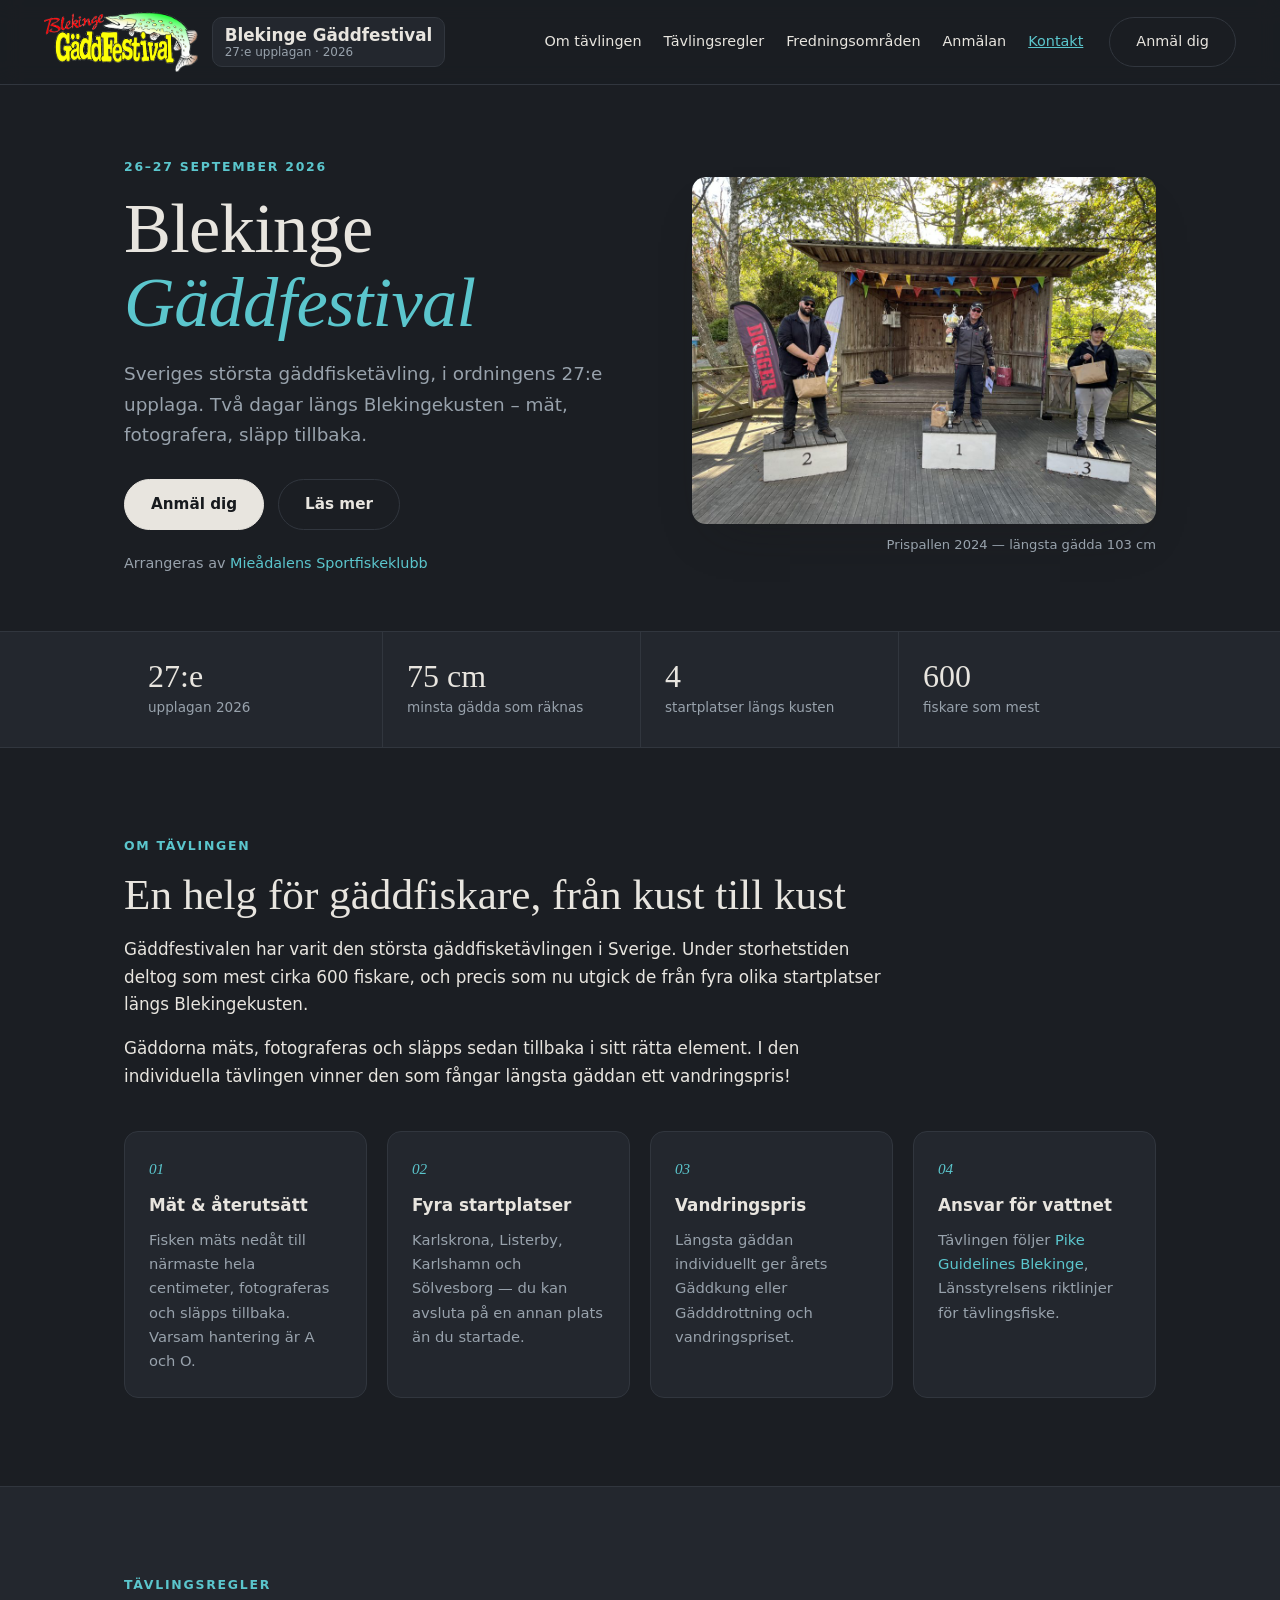
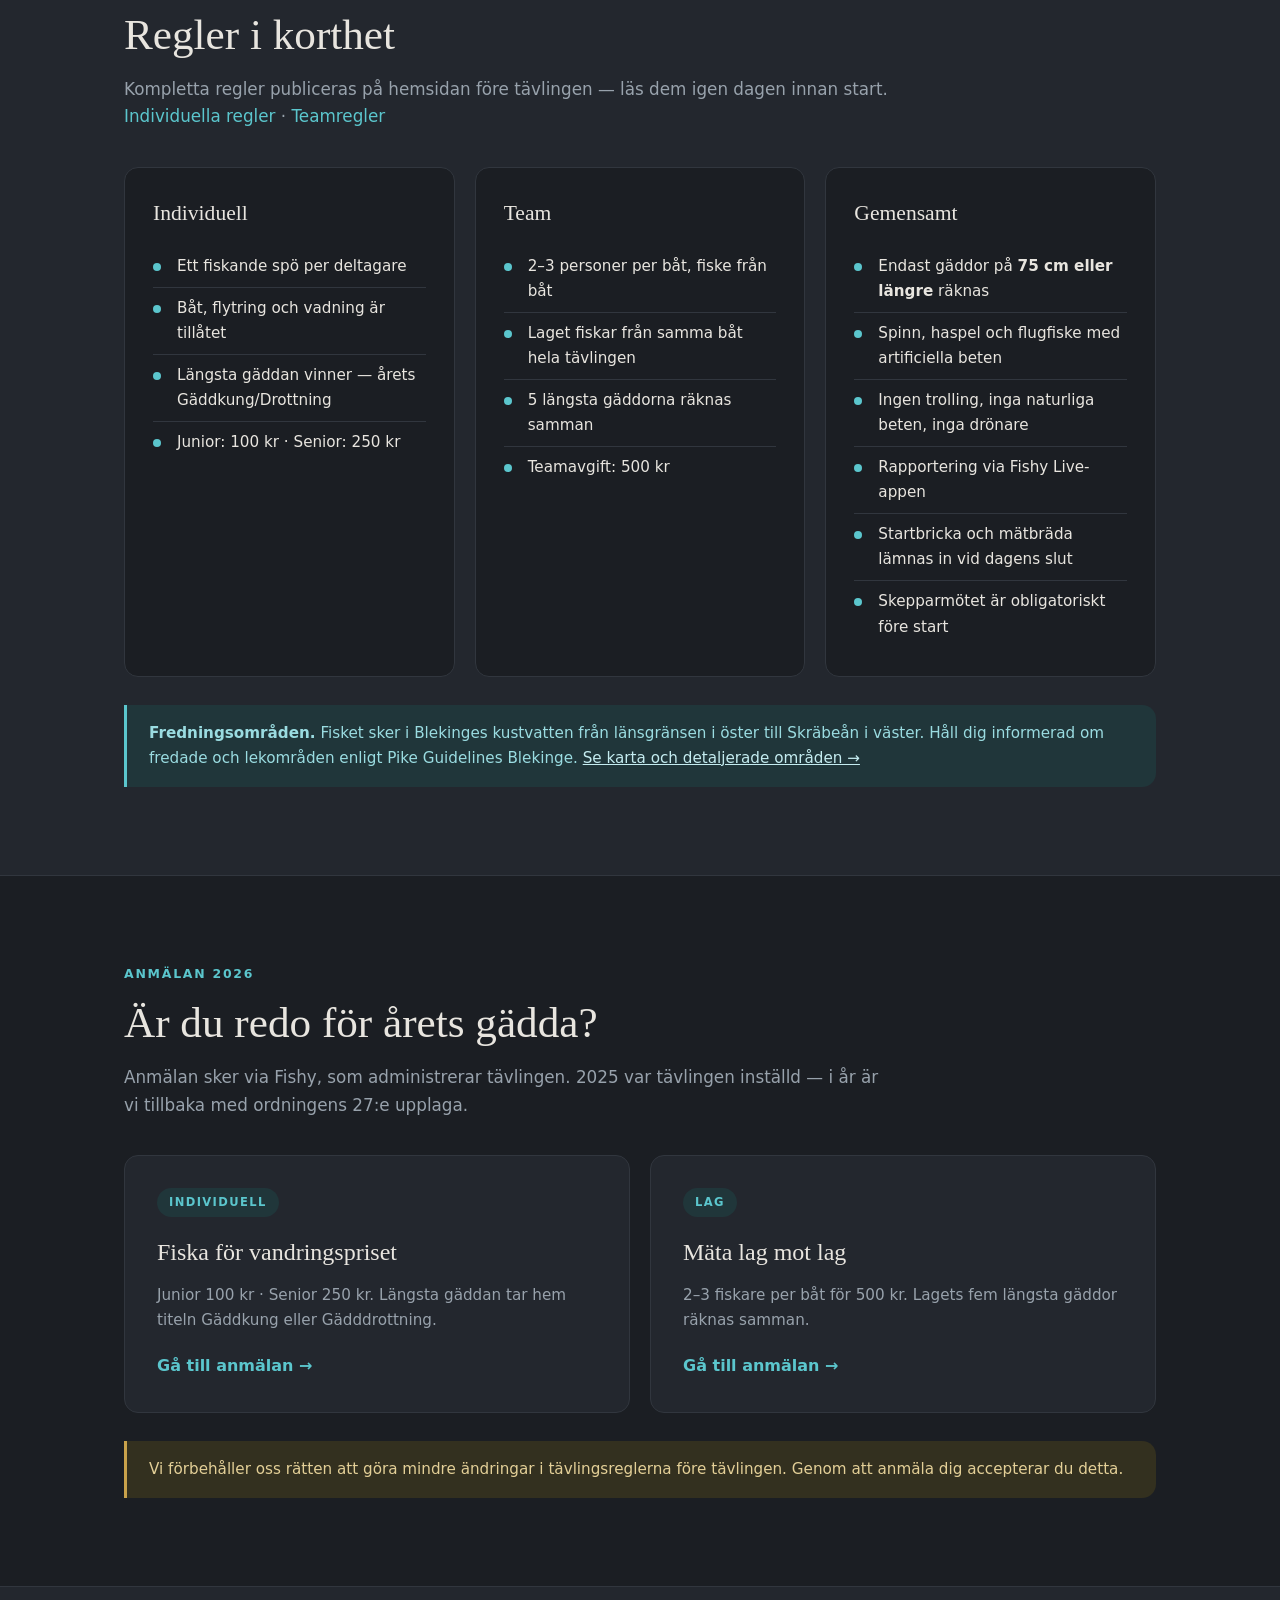
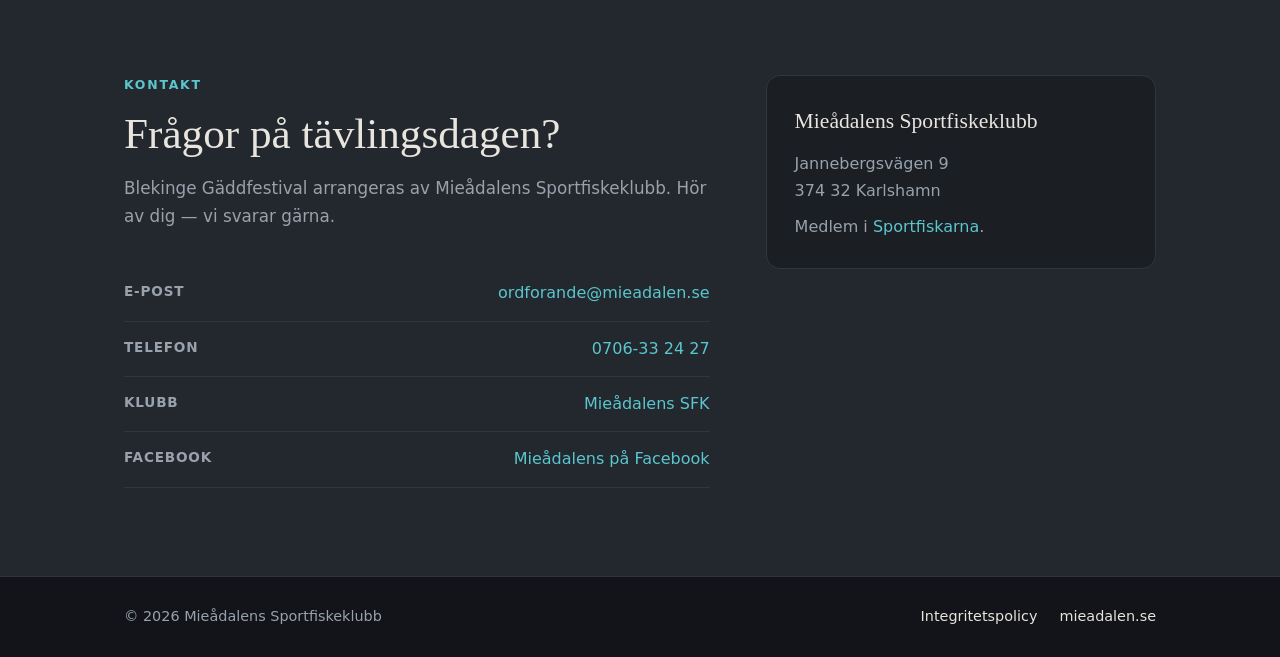
==== index.html @ 3e1cd641 "Add styled rule, policy and fredningsområden pages; repoint links from old site" ====
<!doctype html>
<html lang="sv">

<head>
  <meta charset="utf-8">
  <meta name="viewport" content="width=device-width, initial-scale=1">
  <title>Blekinge Gäddfestival 2026 – Mieådalens Sportfiskeklubb</title>
  <meta name="description"
    content="Sveriges största gäddfisketävling. 26–27 september 2026 längs Blekingekusten. Arrangeras av Mieådalens Sportfiskeklubb.">
  <link rel="stylesheet" href="css/styles.css">
  <link rel="icon" type="image/png" href="img/gaeddfestival.png">
</head>

<body>

  <header class="site-header" id="top">
    <div class="container header-inner">
      <a class="brand" href="#top">
        <img src="img/gaeddfestival.png" alt="Blekinge Gäddfestival" class="logo">
        <span class="brand-text">Blekinge Gäddfestival<small>27:e upplagan · 2026</small></span>
      </a>
      <nav class="nav" id="nav">
        <a href="#om">Om tävlingen</a>
        <a href="#regler">Tävlingsregler</a>
        <a href="fredningsomraden.html">Fredningsområden</a>
        <a href="#anmalan">Anmälan</a>
        <a href="#kontakt">Kontakt</a>
        <a href="#anmalan" class="btn btn-ghost">Anmäl dig</a>
      </nav>
      <button class="nav-toggle" id="nav-toggle" aria-label="Meny" aria-expanded="false" aria-controls="nav">
        <span></span><span></span><span></span>
      </button>
    </div>
  </header>

  <main>

    <!-- HERO -->
    <section class="hero">
      <div class="container hero-grid">
        <div class="hero-copy">
          <p class="eyebrow">26–27 september 2026</p>
          <h1>Blekinge <em>Gäddfestival</em></h1>
          <p class="lede">
            Sveriges största gäddfisketävling, i ordningens 27:e upplaga.
            Två dagar längs Blekingekusten – mät, fotografera, släpp tillbaka.
          </p>
          <div class="hero-actions">
            <a href="#anmalan" class="btn">Anmäl dig</a>
            <a href="#om" class="btn btn-ghost">Läs mer</a>
          </div>
          <p class="hero-note">Arrangeras av <a href="https://www.mieadalen.se" target="_blank"
              rel="noopener">Mieådalens Sportfiskeklubb</a></p>
        </div>
        <figure class="hero-figure">
          <img src="img/hero-individuellt.jpg" alt="Vinnarna av Blekinge Gäddfestival 2024">
          <figcaption>Prispallen 2024 — längsta gädda 103 cm</figcaption>
        </figure>
      </div>
    </section>

    <!-- STATS -->
    <section class="stats" aria-label="Snabbfakta">
      <div class="container stats-grid">
        <div class="stat">
          <span class="stat-num">27:e</span>
          <span class="stat-label">upplagan 2026</span>
        </div>
        <div class="stat">
          <span class="stat-num">75 cm</span>
          <span class="stat-label">minsta gädda som räknas</span>
        </div>
        <div class="stat">
          <span class="stat-num">4</span>
          <span class="stat-label">startplatser längs kusten</span>
        </div>
        <div class="stat">
          <span class="stat-num">600</span>
          <span class="stat-label">fiskare som mest</span>
        </div>
      </div>
    </section>

    <!-- OM TÄVLINGEN -->
    <section class="section reveal" id="om">
      <div class="container">
        <p class="eyebrow">Om tävlingen</p>
        <h2>En helg för gäddfiskare, från kust till kust</h2>
        <div class="prose">
          <p>
            Gäddfestivalen har varit den största gäddfisketävlingen i Sverige. Under storhetstiden
            deltog som mest cirka 600 fiskare, och precis som nu utgick de från fyra olika
            startplatser längs Blekingekusten.
          </p>
          <p>
            Gäddorna mäts, fotograferas och släpps sedan tillbaka i sitt rätta element.
            I den individuella tävlingen vinner den som fångar längsta gäddan ett vandringspris!
          </p>
        </div>
        <div class="feature-grid">
          <article class="feature">
            <span class="feature-num">01</span>
            <h3>Mät &amp; återutsätt</h3>
            <p>Fisken mäts nedåt till närmaste hela centimeter, fotograferas och släpps tillbaka. Varsam hantering är A
              och O.</p>
          </article>
          <article class="feature">
            <span class="feature-num">02</span>
            <h3>Fyra startplatser</h3>
            <p>Karlskrona, Listerby, Karlshamn och Sölvesborg — du kan avsluta på en annan plats än du startade.</p>
          </article>
          <article class="feature">
            <span class="feature-num">03</span>
            <h3>Vandringspris</h3>
            <p>Längsta gäddan individuellt ger årets Gäddkung eller Gädddrottning och vandringspriset.</p>
          </article>
          <article class="feature">
            <span class="feature-num">04</span>
            <h3>Ansvar för vattnet</h3>
            <p>Tävlingen följer <a href="https://www.lansstyrelsen.se/blekinge/privat/jakt-och-fiske/fiske.html"
                target="_blank" rel="noopener">Pike Guidelines Blekinge</a>, Länsstyrelsens riktlinjer för
              tävlingsfiske.</p>
          </article>
        </div>
      </div>
    </section>

    <!-- TÄVLINGSREGLER -->
    <section class="section section-alt reveal" id="regler">
      <div class="container">
        <p class="eyebrow">Tävlingsregler</p>
        <h2>Regler i korthet</h2>
        <p class="section-intro">
          Kompletta regler publiceras på hemsidan före tävlingen — läs dem igen dagen innan start.
          <a href="invirules.html">Individuella regler</a>
          ·
          <a href="teamrules.html">Teamregler</a>
        </p>

        <div class="rule-grid">
          <article class="rule-card">
            <h3>Individuell</h3>
            <ul>
              <li>Ett fiskande spö per deltagare</li>
              <li>Båt, flytring och vadning är tillåtet</li>
              <li>Längsta gäddan vinner — årets Gäddkung/Drottning</li>
              <li>Junior: 100 kr · Senior: 250 kr</li>
            </ul>
          </article>
          <article class="rule-card">
            <h3>Team</h3>
            <ul>
              <li>2–3 personer per båt, fiske från båt</li>
              <li>Laget fiskar från samma båt hela tävlingen</li>
              <li>5 längsta gäddorna räknas samman</li>
              <li>Teamavgift: 500 kr</li>
            </ul>
          </article>
          <article class="rule-card rule-card-wide">
            <h3>Gemensamt</h3>
            <ul>
              <li>Endast gäddor på <strong>75 cm eller längre</strong> räknas</li>
              <li>Spinn, haspel och flugfiske med artificiella beten</li>
              <li>Ingen trolling, inga naturliga beten, inga drönare</li>
              <li>Rapportering via Fishy Live-appen</li>
              <li>Startbricka och mätbräda lämnas in vid dagens slut</li>
              <li>Skepparmötet är obligatoriskt före start</li>
            </ul>
          </article>
        </div>

        <aside class="note">
          <strong>Fredningsområden.</strong> Fisket sker i Blekinges kustvatten från länsgränsen i öster till Skräbeån i
          väster.
          Håll dig informerad om fredade och lekområden enligt Pike Guidelines Blekinge.
          <a href="fredningsomraden.html">Se karta och detaljerade områden →</a>
        </aside>
      </div>
    </section>

    <!-- ANMÄLAN -->
    <section class="section reveal" id="anmalan">
      <div class="container">
        <p class="eyebrow">Anmälan 2026</p>
        <h2>Är du redo för årets gädda?</h2>
        <p class="section-intro">
          Anmälan sker via Fishy, som administrerar tävlingen. 2025 var tävlingen inställd —
          i år är vi tillbaka med ordningens 27:e upplaga.
        </p>
        <div class="signup-grid">
          <a class="signup-card" href="https://www.fishy.nu/contest/425/blekinge-gaddfestival-individuell/"
            target="_blank" rel="noopener">
            <span class="signup-tag">Individuell</span>
            <h3>Fiska för vandringspriset</h3>
            <p>Junior 100 kr · Senior 250 kr. Längsta gäddan tar hem titeln Gäddkung eller Gädddrottning.</p>
            <span class="link-arrow">Gå till anmälan →</span>
          </a>
          <a class="signup-card" href="https://www.fishy.nu/contest/424/blekinge-gaddfestival-lag/" target="_blank"
            rel="noopener">
            <span class="signup-tag">Lag</span>
            <h3>Mäta lag mot lag</h3>
            <p>2–3 fiskare per båt för 500 kr. Lagets fem längsta gäddor räknas samman.</p>
            <span class="link-arrow">Gå till anmälan →</span>
          </a>
        </div>
        <aside class="note note-accent">
          Vi förbehåller oss rätten att göra mindre ändringar i tävlingsreglerna före tävlingen.
          Genom att anmäla dig accepterar du detta.
        </aside>
      </div>
    </section>

    <!-- KONTAKT -->
    <section class="section section-alt reveal" id="kontakt">
      <div class="container contact-grid">
        <div>
          <p class="eyebrow">Kontakt</p>
          <h2>Frågor på tävlingsdagen?</h2>
          <p class="section-intro">
            Blekinge Gäddfestival arrangeras av Mieådalens Sportfiskeklubb.
            Hör av dig — vi svarar gärna.
          </p>
          <ul class="contact-list">
            <li>
              <span class="contact-label">E-post</span>
              <a href="mailto:ordforande@mieadalen.se">ordforande@mieadalen.se</a>
            </li>
            <li>
              <span class="contact-label">Telefon</span>
              <a href="tel:0706332427">0706-33 24 27</a>
            </li>
            <li>
              <span class="contact-label">Klubb</span>
              <a href="https://www.mieadalen.se" target="_blank" rel="noopener">Mieådalens SFK</a>
            </li>
            <li>
              <span class="contact-label">Facebook</span>
              <a href="https://www.facebook.com/mieadalens" target="_blank" rel="noopener">Mieådalens på Facebook</a>
            </li>
          </ul>
        </div>
        <div class="contact-card">
          <h3>Mieådalens Sportfiskeklubb</h3>
          <p>Jannebergsvägen 9<br>374 32 Karlshamn</p>
          <p>Medlem i <a href="https://www.sportfiskarna.se" target="_blank" rel="noopener">Sportfiskarna</a>.</p>
        </div>
      </div>
    </section>

  </main>

  <footer class="site-footer">
    <div class="container footer-inner">
      <p>© 2026 Mieådalens Sportfiskeklubb</p>
      <p class="footer-links">
        <a href="policy.html">Integritetspolicy</a>
        <a href="https://www.mieadalen.se" target="_blank" rel="noopener">mieadalen.se</a>
      </p>
    </div>
  </footer>

  <script src="js/site.js"></script>
</body>

</html>
---- css/styles.css ----
:root {
  --bg: #1b1e23;
  --surface: #23272e;
  --ink: #e8e5df;
  --muted: #98a2ac;
  --line: #31363e;
  --accent: #5bc6cd;
  --accent-dark: #3fa0a6;
  --accent-soft: #20363a;
  --serif: Georgia, "Iowan Old Style", "Times New Roman", serif;
  --sans: system-ui, -apple-system, "Segoe UI", Roboto, sans-serif;
  --radius: 14px;
}

* {
  box-sizing: border-box;
}

html {
  scroll-behavior: smooth;
}

body {
  margin: 0;
  font-family: var(--sans);
  color: var(--ink);
  background: var(--bg);
  line-height: 1.65;
  -webkit-font-smoothing: antialiased;
}

img {
  max-width: 100%;
  display: block;
}

a {
  color: var(--accent);
  text-decoration: none;
}

a:hover {
  text-decoration: underline;
}

.container {
  max-width: 1080px;
  margin: 0 auto;
  padding: 0 24px;
}

/* ---------- Header ---------- */

.site-header {
  position: sticky;
  top: 0;
  z-index: 50;
  background: rgba(27, 30, 35, 0.85);
  backdrop-filter: blur(10px);
  border-bottom: 1px solid var(--line);
}

.site-header .container {
  max-width: 1240px;
}

.header-inner {
  display: flex;
  align-items: center;
  justify-content: space-between;
  gap: 24px;
  padding-top: 12px;
  padding-bottom: 12px;
}

.brand {
  display: flex;
  align-items: center;
  gap: 14px;
  color: var(--ink);
  min-width: 0;
}

.brand:hover {
  text-decoration: none;
}

.logo {
  height: 60px;
  width: auto;
  flex-shrink: 0;
}

.brand-text {
  font-weight: 700;
  font-size: 1.05rem;
  line-height: 1.2;
  white-space: nowrap;
  border: 1px solid var(--line);
  border-radius: 10px;
  background: var(--surface);
  padding: 7px 12px;
}

.brand-text small {
  display: block;
  font-weight: 400;
  font-size: 0.75rem;
  color: var(--muted);
}

.nav {
  display: flex;
  align-items: center;
  gap: 22px;
}

.nav a {
  color: var(--ink);
  font-size: 0.9rem;
  font-weight: 500;
  white-space: nowrap;
}

.nav a:hover {
  color: var(--accent);
  text-decoration: none;
}

.nav .btn-ghost {
  margin-left: 4px;
}

.nav-toggle {
  display: none;
  flex-direction: column;
  justify-content: center;
  gap: 5px;
  width: 42px;
  height: 42px;
  padding: 10px;
  background: none;
  border: 1px solid var(--line);
  border-radius: 10px;
  cursor: pointer;
}

.nav-toggle span {
  display: block;
  height: 2px;
  background: var(--ink);
  border-radius: 2px;
  transition: transform 0.2s ease, opacity 0.2s ease;
}

.nav-toggle[aria-expanded="true"] span:nth-child(1) {
  transform: translateY(7px) rotate(45deg);
}

.nav-toggle[aria-expanded="true"] span:nth-child(2) {
  opacity: 0;
}

.nav-toggle[aria-expanded="true"] span:nth-child(3) {
  transform: translateY(-7px) rotate(-45deg);
}

/* ---------- Buttons ---------- */

.btn {
  display: inline-block;
  background: #e8e5df;
  color: #171a1e;
  border: 1px solid #e8e5df;
  border-radius: 999px;
  padding: 12px 26px;
  font-size: 0.95rem;
  font-weight: 600;
  cursor: pointer;
  transition: background 0.2s ease, color 0.2s ease, transform 0.2s ease;
}

.btn:hover {
  background: var(--accent);
  border-color: var(--accent);
  color: #0d2628;
  text-decoration: none;
  transform: translateY(-1px);
}

.btn-ghost {
  background: transparent;
  color: var(--ink);
  border-color: var(--line);
}

.btn-ghost:hover {
  background: var(--ink);
  color: var(--bg);
}

/* ---------- Hero ---------- */

.hero {
  padding: 72px 0 56px;
}

.hero-grid {
  display: grid;
  grid-template-columns: 1.05fr 0.95fr;
  gap: 56px;
  align-items: center;
}

.eyebrow {
  margin: 0 0 14px;
  font-size: 0.78rem;
  font-weight: 700;
  letter-spacing: 0.14em;
  text-transform: uppercase;
  color: var(--accent);
}

.hero h1 {
  margin: 0 0 20px;
  font-family: var(--serif);
  font-weight: 400;
  font-size: clamp(2.6rem, 6vw, 4.4rem);
  line-height: 1.05;
  letter-spacing: -0.01em;
}

.hero h1 em {
  font-style: italic;
  color: var(--accent);
}

.lede {
  margin: 0 0 28px;
  font-size: 1.15rem;
  color: var(--muted);
  max-width: 34em;
}

.hero-actions {
  display: flex;
  gap: 14px;
  flex-wrap: wrap;
  margin-bottom: 22px;
}

.hero-note {
  margin: 0;
  font-size: 0.9rem;
  color: var(--muted);
}

.hero-figure {
  margin: 0;
}

.hero-figure img {
  width: 100%;
  aspect-ratio: 4 / 3;
  object-fit: cover;
  border-radius: var(--radius);
  box-shadow: 0 24px 48px -24px rgba(26, 25, 23, 0.35);
}

.hero-figure figcaption {
  margin-top: 10px;
  font-size: 0.82rem;
  color: var(--muted);
  text-align: right;
}

/* ---------- Stats ---------- */

.stats {
  border-top: 1px solid var(--line);
  border-bottom: 1px solid var(--line);
  background: var(--surface);
}

.stats-grid {
  display: grid;
  grid-template-columns: repeat(4, 1fr);
}

.stat {
  padding: 28px 24px;
  border-left: 1px solid var(--line);
  display: flex;
  flex-direction: column;
  gap: 4px;
}

.stat:first-child {
  border-left: none;
}

.stat-num {
  font-family: var(--serif);
  font-size: 2rem;
  line-height: 1;
  color: var(--ink);
}

.stat-label {
  font-size: 0.85rem;
  color: var(--muted);
}

/* ---------- Sections ---------- */

.section {
  padding: 88px 0;
}

.section-alt {
  background: var(--surface);
  border-top: 1px solid var(--line);
  border-bottom: 1px solid var(--line);
}

.section h2 {
  margin: 0 0 16px;
  font-family: var(--serif);
  font-weight: 400;
  font-size: clamp(1.9rem, 4vw, 2.7rem);
  line-height: 1.15;
}

.section-intro {
  margin: 0 0 36px;
  font-size: 1.05rem;
  color: var(--muted);
  max-width: 46em;
}

.prose {
  max-width: 46em;
  color: var(--ink);
  font-size: 1.05rem;
  margin-bottom: 40px;
}

.prose p {
  margin: 0 0 16px;
}

/* ---------- Feature grid ---------- */

.feature-grid {
  display: grid;
  grid-template-columns: repeat(4, 1fr);
  gap: 20px;
}

.feature {
  border: 1px solid var(--line);
  background: var(--surface);
  border-radius: var(--radius);
  padding: 24px;
  transition: transform 0.2s ease, box-shadow 0.2s ease;
}

.feature:hover {
  transform: translateY(-3px);
  box-shadow: 0 16px 32px -20px rgba(26, 25, 23, 0.3);
}

.feature-num {
  font-family: var(--serif);
  font-style: italic;
  color: var(--accent);
  font-size: 0.95rem;
}

.feature h3 {
  margin: 10px 0 8px;
  font-size: 1.05rem;
}

.feature p {
  margin: 0;
  font-size: 0.92rem;
  color: var(--muted);
}

/* ---------- Rules ---------- */

.rule-grid {
  display: grid;
  grid-template-columns: repeat(3, 1fr);
  gap: 20px;
}

.rule-card {
  border: 1px solid var(--line);
  background: var(--bg);
  border-radius: var(--radius);
  padding: 28px;
}

.rule-card h3 {
  margin: 0 0 14px;
  font-family: var(--serif);
  font-weight: 400;
  font-size: 1.35rem;
}

.rule-card ul {
  margin: 0;
  padding: 0;
  list-style: none;
}

.rule-card li {
  padding: 8px 0 8px 24px;
  position: relative;
  font-size: 0.95rem;
  border-bottom: 1px solid var(--line);
}

.rule-card li:last-child {
  border-bottom: none;
}

.rule-card li::before {
  content: "";
  position: absolute;
  left: 0;
  top: 17px;
  width: 8px;
  height: 8px;
  border-radius: 50%;
  background: var(--accent);
}

.rule-card li strong {
  font-weight: 700;
}

/* ---------- Map figure ---------- */

.map-figure {
  margin: 0 0 28px;
  border: 1px solid var(--line);
  border-radius: var(--radius);
  overflow: hidden;
  box-shadow: 0 24px 48px -24px rgba(26, 25, 23, 0.35);
}

.map-figure img {
  width: 100%;
  display: block;
}

.map-figure figcaption {
  padding: 12px 18px;
  font-size: 0.82rem;
  color: var(--muted);
  text-align: right;
  background: var(--surface);
}

/* ---------- Rules document ---------- */

.doc-heading {
  margin: 0 0 14px;
  font-family: var(--serif);
  font-weight: 400;
  font-size: clamp(1.9rem, 4vw, 2.7rem);
  line-height: 1.15;
}

.doc {
  max-width: 46em;
  font-size: 1.02rem;
}

.doc .updated {
  color: var(--muted);
  font-size: 0.85rem;
  font-style: italic;
  margin-bottom: 8px;
}

.doc hr {
  border: none;
  border-top: 1px solid var(--line);
  margin: 28px 0 36px;
}

.doc h2 {
  margin: 44px 0 12px;
  font-family: var(--serif);
  font-weight: 400;
  font-size: 1.7rem;
  line-height: 1.2;
  color: var(--accent);
  border-bottom: 1px solid var(--line);
  padding-bottom: 10px;
}

.doc h3 {
  margin: 26px 0 10px;
  font-size: 1.15rem;
  color: var(--ink);
}

.doc p {
  margin: 0 0 14px;
}

.doc ul {
  margin: 0 0 16px;
  padding-left: 22px;
}

.doc li {
  margin: 0 0 8px;
}

/* ---------- Notes ---------- */

.note {
  margin-top: 28px;
  background: var(--accent-soft);
  border-left: 3px solid var(--accent);
  border-radius: 0 var(--radius) var(--radius) 0;
  padding: 16px 22px;
  font-size: 0.95rem;
  color: #9adce1;
}

.note a {
  color: #c4ecf0;
  text-decoration: underline;
}

.note-accent {
  background: #33301f;
  border-left-color: #c9a24b;
  color: #e3cf97;
}

/* ---------- Signup ---------- */

.signup-grid {
  display: grid;
  grid-template-columns: repeat(2, 1fr);
  gap: 20px;
}

.signup-card {
  display: block;
  border: 1px solid var(--line);
  background: var(--surface);
  border-radius: var(--radius);
  padding: 32px;
  color: var(--ink);
  transition: transform 0.2s ease, box-shadow 0.2s ease, border-color 0.2s ease;
}

.signup-card:hover {
  text-decoration: none;
  border-color: var(--accent);
  transform: translateY(-3px);
  box-shadow: 0 20px 40px -24px rgba(26, 25, 23, 0.35);
}

.signup-tag {
  display: inline-block;
  font-size: 0.72rem;
  font-weight: 700;
  letter-spacing: 0.12em;
  text-transform: uppercase;
  color: var(--accent);
  background: var(--accent-soft);
  border-radius: 999px;
  padding: 5px 12px;
}

.signup-card h3 {
  margin: 16px 0 10px;
  font-family: var(--serif);
  font-weight: 400;
  font-size: 1.5rem;
}

.signup-card p {
  margin: 0 0 20px;
  color: var(--muted);
  font-size: 0.95rem;
}

.link-arrow {
  font-weight: 600;
  color: var(--accent);
}

/* ---------- Contact ---------- */

.contact-grid {
  display: grid;
  grid-template-columns: 1.2fr 0.8fr;
  gap: 56px;
  align-items: start;
}

.contact-list {
  list-style: none;
  margin: 0;
  padding: 0;
}

.contact-list li {
  display: flex;
  justify-content: space-between;
  gap: 20px;
  padding: 14px 0;
  border-bottom: 1px solid var(--line);
}

.contact-label {
  color: var(--muted);
  font-size: 0.85rem;
  font-weight: 600;
  letter-spacing: 0.06em;
  text-transform: uppercase;
}

.contact-card {
  border: 1px solid var(--line);
  background: var(--bg);
  border-radius: var(--radius);
  padding: 28px;
}

.contact-card h3 {
  margin: 0 0 12px;
  font-family: var(--serif);
  font-weight: 400;
  font-size: 1.35rem;
}

.contact-card p {
  margin: 0 0 10px;
  color: var(--muted);
}

.contact-card p:last-child {
  margin-bottom: 0;
}

/* ---------- Footer ---------- */

.site-footer {
  background: #121419;
  color: #98a2ac;
  padding: 28px 0;
}

.footer-inner {
  display: flex;
  align-items: center;
  justify-content: space-between;
  gap: 16px;
  flex-wrap: wrap;
  font-size: 0.9rem;
}

.footer-inner p {
  margin: 0;
}

.footer-links {
  display: flex;
  gap: 22px;
}

.footer-links a {
  color: #e7e3dd;
}

/* ---------- Scroll reveal ---------- */

.reveal {
  opacity: 0;
  transform: translateY(16px);
  transition: opacity 0.6s ease, transform 0.6s ease;
}

.reveal.visible {
  opacity: 1;
  transform: none;
}

@media (prefers-reduced-motion: reduce) {
  html {
    scroll-behavior: auto;
  }

  .reveal {
    opacity: 1;
    transform: none;
    transition: none;
  }
}

/* ---------- Responsive ---------- */

@media (max-width: 1160px) {
  .nav {
    position: absolute;
    top: 100%;
    left: 0;
    right: 0;
    flex-direction: column;
    align-items: stretch;
    gap: 4px;
    background: var(--bg);
    border-bottom: 1px solid var(--line);
    padding: 12px 24px 20px;
    display: none;
    box-shadow: 0 24px 32px -24px rgba(0, 0, 0, 0.5);
  }

  .nav.open {
    display: flex;
  }

  .nav a {
    padding: 10px 0;
    font-size: 1.05rem;
  }

  .nav .btn-ghost {
    margin: 8px 0 0;
    text-align: center;
  }

  .nav-toggle {
    display: flex;
    flex-shrink: 0;
  }
}

@media (max-width: 900px) {
  .hero-grid,
  .contact-grid {
    grid-template-columns: 1fr;
    gap: 36px;
  }

  .feature-grid {
    grid-template-columns: repeat(2, 1fr);
  }

  .rule-grid {
    grid-template-columns: 1fr;
  }

  .stats-grid {
    grid-template-columns: repeat(2, 1fr);
  }

  .stat:nth-child(3) {
    border-left: none;
  }

  .stat:nth-child(1),
  .stat:nth-child(2) {
    border-bottom: 1px solid var(--line);
  }
}

@media (max-width: 640px) {
  .brand-text small {
    display: none;
  }

  .logo {
    height: 46px;
  }

  .brand-text {
    font-size: 0.95rem;
  }

  .header-inner {
    gap: 10px;
  }

  .hero {
    padding: 48px 0 40px;
  }

  .section {
    padding: 64px 0;
  }

  .feature-grid,
  .signup-grid {
    grid-template-columns: 1fr;
  }
}
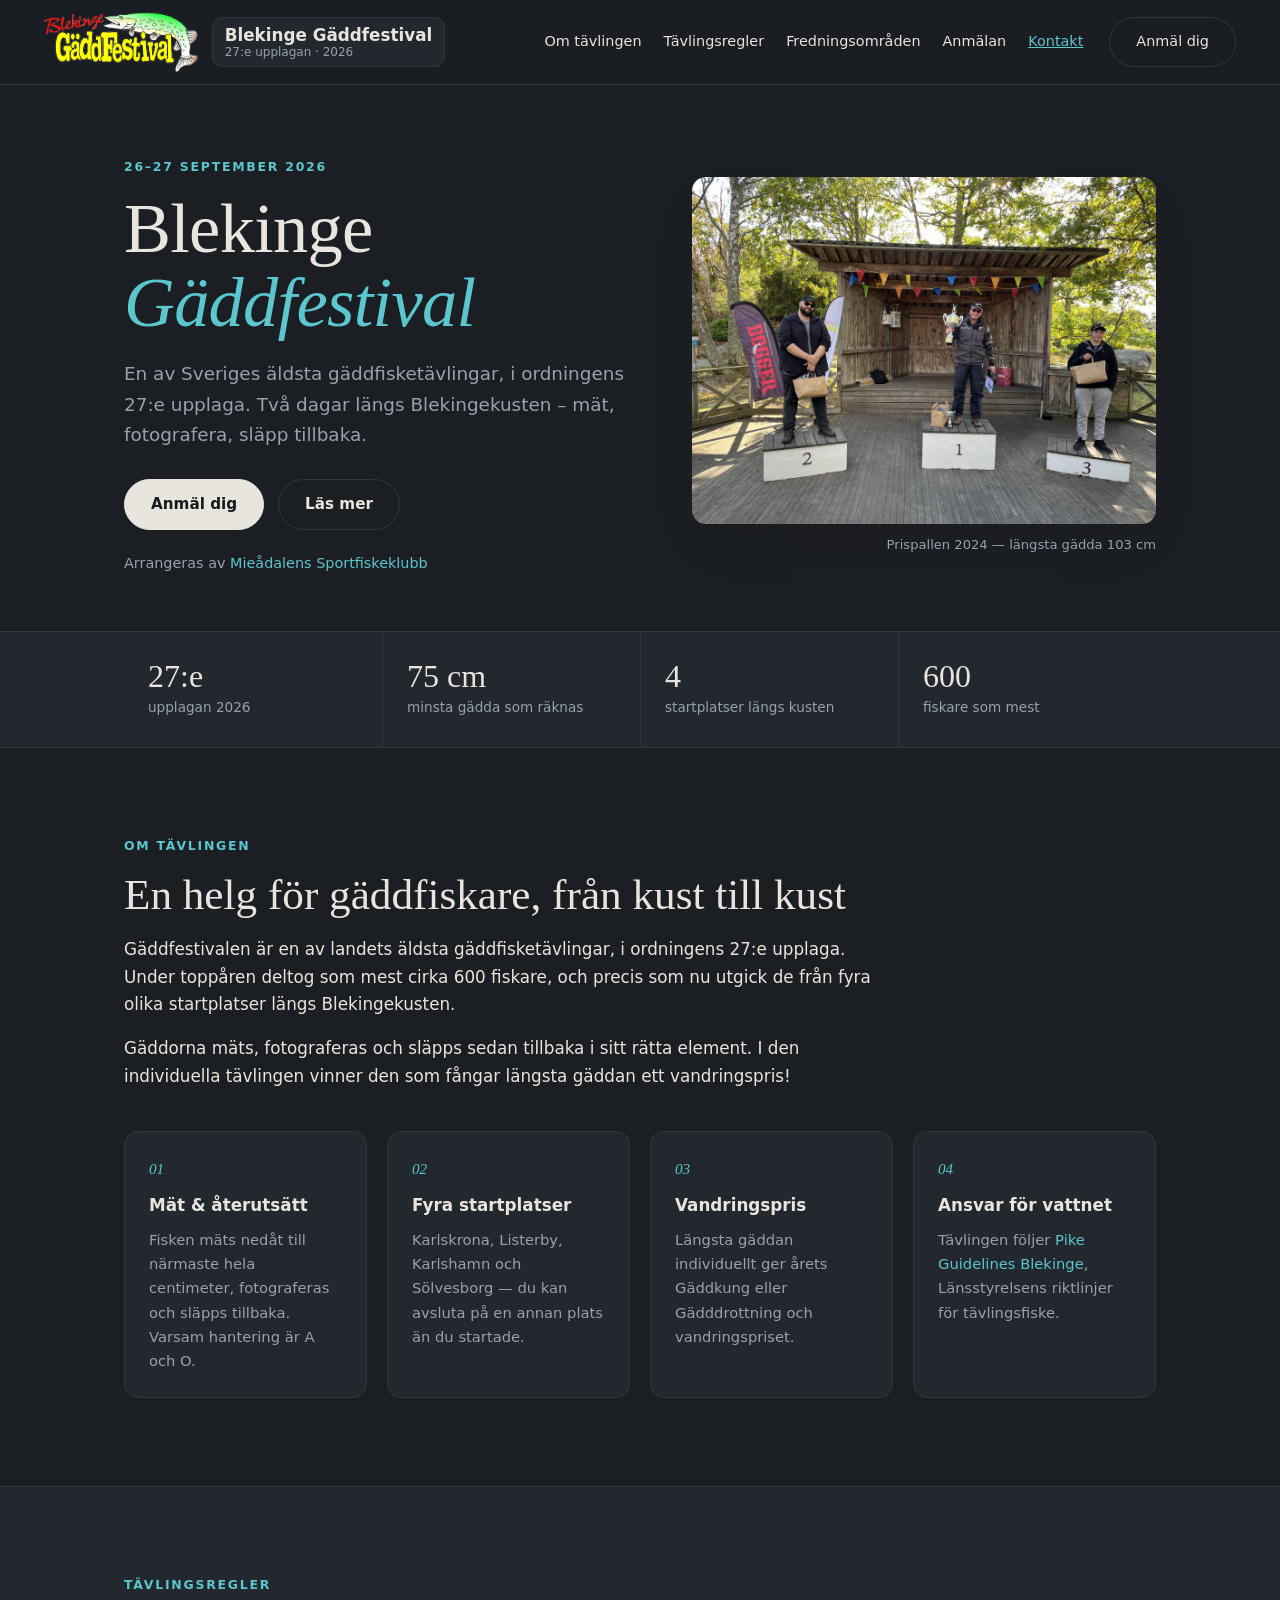
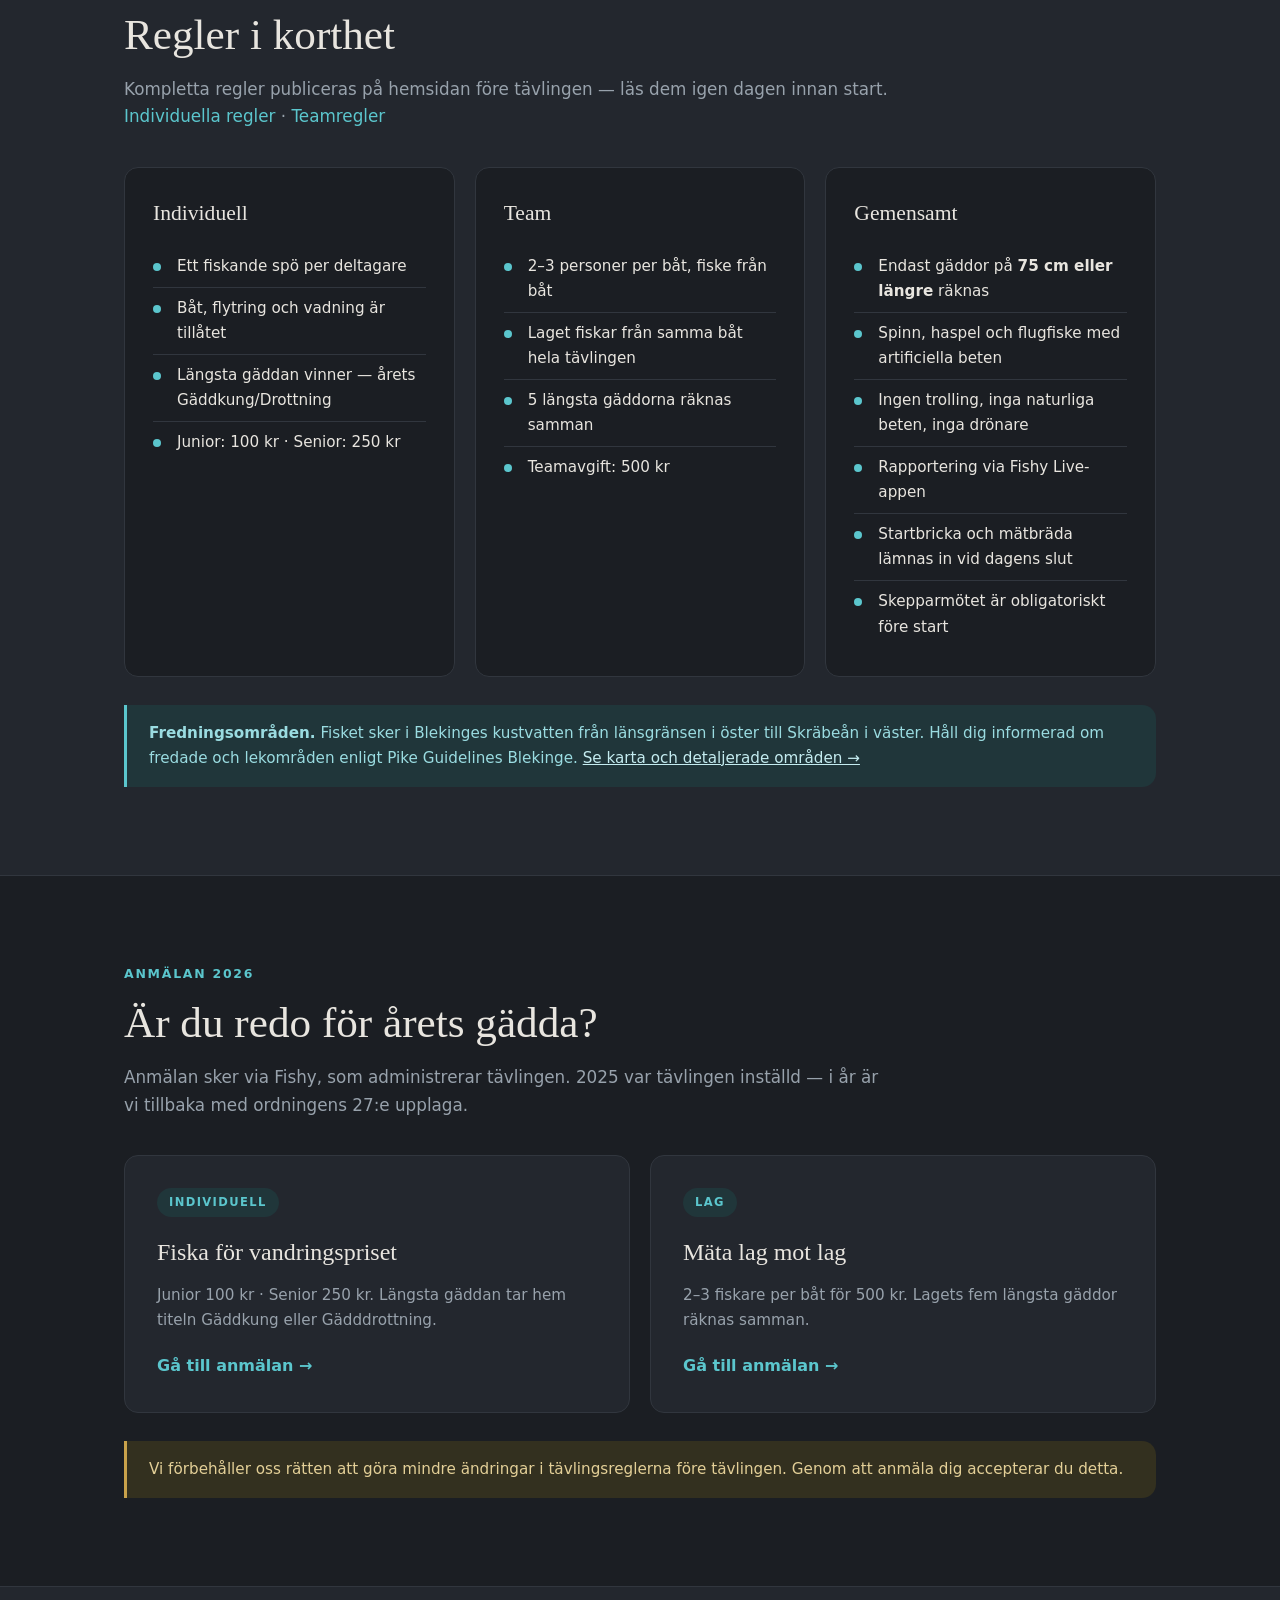
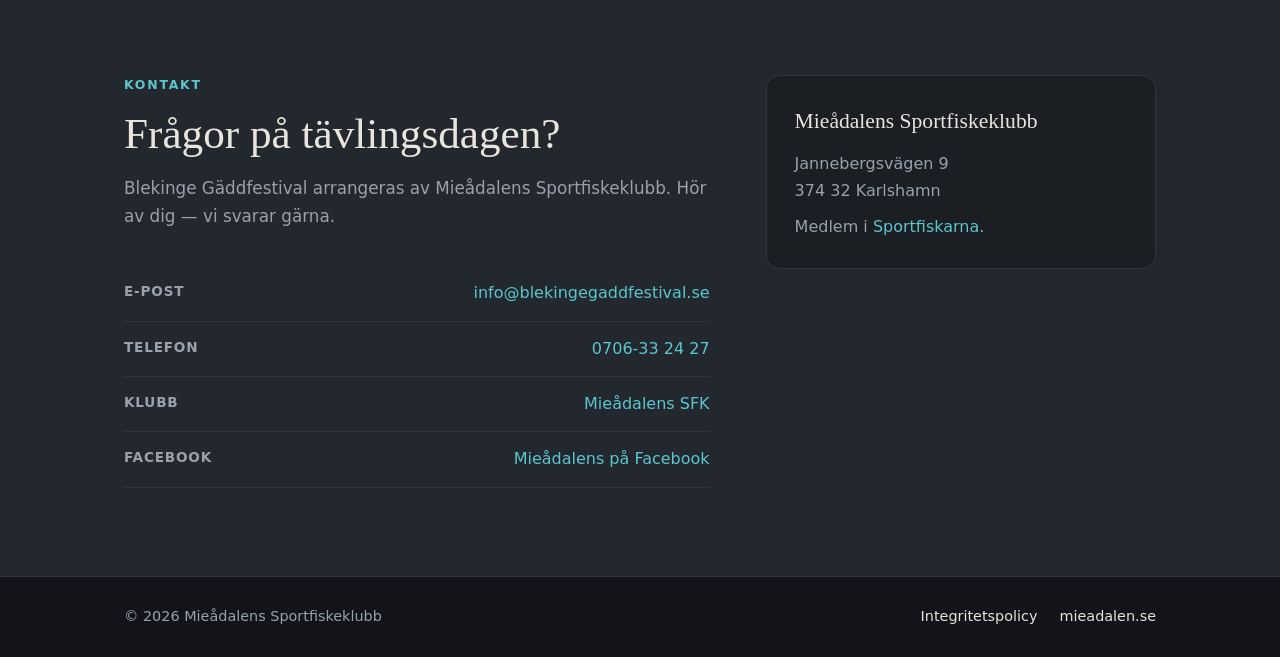
==== commit 1bdcaff8: "changed mail to contact" ====
--- a/index.html
+++ b/index.html
@@ -6,7 +6,7 @@
   <meta name="viewport" content="width=device-width, initial-scale=1">
   <title>Blekinge Gäddfestival 2026 – Mieådalens Sportfiskeklubb</title>
   <meta name="description"
-    content="Sveriges största gäddfisketävling. 26–27 september 2026 längs Blekingekusten. Arrangeras av Mieådalens Sportfiskeklubb.">
+    content="En av Sveriges äldsta gäddfisketävlingar. 26–27 september 2026 längs Blekingekusten. Arrangeras av Mieådalens Sportfiskeklubb.">
   <link rel="stylesheet" href="css/styles.css">
   <link rel="icon" type="image/png" href="img/gaeddfestival.png">
 </head>
@@ -42,7 +42,7 @@
           <p class="eyebrow">26–27 september 2026</p>
           <h1>Blekinge <em>Gäddfestival</em></h1>
           <p class="lede">
-            Sveriges största gäddfisketävling, i ordningens 27:e upplaga.
+            En av Sveriges äldsta gäddfisketävlingar, i ordningens 27:e upplaga.
             Två dagar längs Blekingekusten – mät, fotografera, släpp tillbaka.
           </p>
           <div class="hero-actions">
@@ -88,9 +88,9 @@
         <h2>En helg för gäddfiskare, från kust till kust</h2>
         <div class="prose">
           <p>
-            Gäddfestivalen har varit den största gäddfisketävlingen i Sverige. Under storhetstiden
-            deltog som mest cirka 600 fiskare, och precis som nu utgick de från fyra olika
-            startplatser längs Blekingekusten.
+            Gäddfestivalen är en av landets äldsta gäddfisketävlingar, i ordningens 27:e
+            upplaga. Under toppåren deltog som mest cirka 600 fiskare, och precis som nu
+            utgick de från fyra olika startplatser längs Blekingekusten.
           </p>
           <p>
             Gäddorna mäts, fotograferas och släpps sedan tillbaka i sitt rätta element.
@@ -223,7 +223,7 @@
           <ul class="contact-list">
             <li>
               <span class="contact-label">E-post</span>
-              <a href="mailto:ordforande@mieadalen.se">ordforande@mieadalen.se</a>
+              <a href="mailto:info@blekingegaddfestival.se">info@blekingegaddfestival.se</a>
             </li>
             <li>
               <span class="contact-label">Telefon</span>
--- a/css/styles.css
+++ b/css/styles.css
@@ -89,6 +89,7 @@
   height: 60px;
   width: auto;
   flex-shrink: 0;
+  aspect-ratio: 817 / 319;
 }
 
 .brand-text {
@@ -782,12 +783,19 @@
     display: none;
   }
 
+  .brand {
+    gap: 10px;
+  }
+
   .logo {
-    height: 46px;
+    height: 40px;
   }
 
   .brand-text {
-    font-size: 0.95rem;
+    font-size: clamp(0.62rem, 2.6vw, 0.8rem);
+    padding: 5px 10px;
+    border-radius: 8px;
+    white-space: normal;
   }
 
   .header-inner {
@@ -807,3 +815,29 @@
     grid-template-columns: 1fr;
   }
 }
+
+@media (max-width: 400px) {
+  .site-header .container {
+    padding: 0 16px;
+  }
+
+  .logo {
+    height: 30px;
+  }
+
+  .brand {
+    gap: 6px;
+  }
+
+  .brand-text {
+    font-size: clamp(0.6rem, 2.4vw, 0.72rem);
+    padding: 4px 8px;
+    border-radius: 7px;
+  }
+
+  .nav-toggle {
+    width: 38px;
+    height: 38px;
+    padding: 8px;
+  }
+}
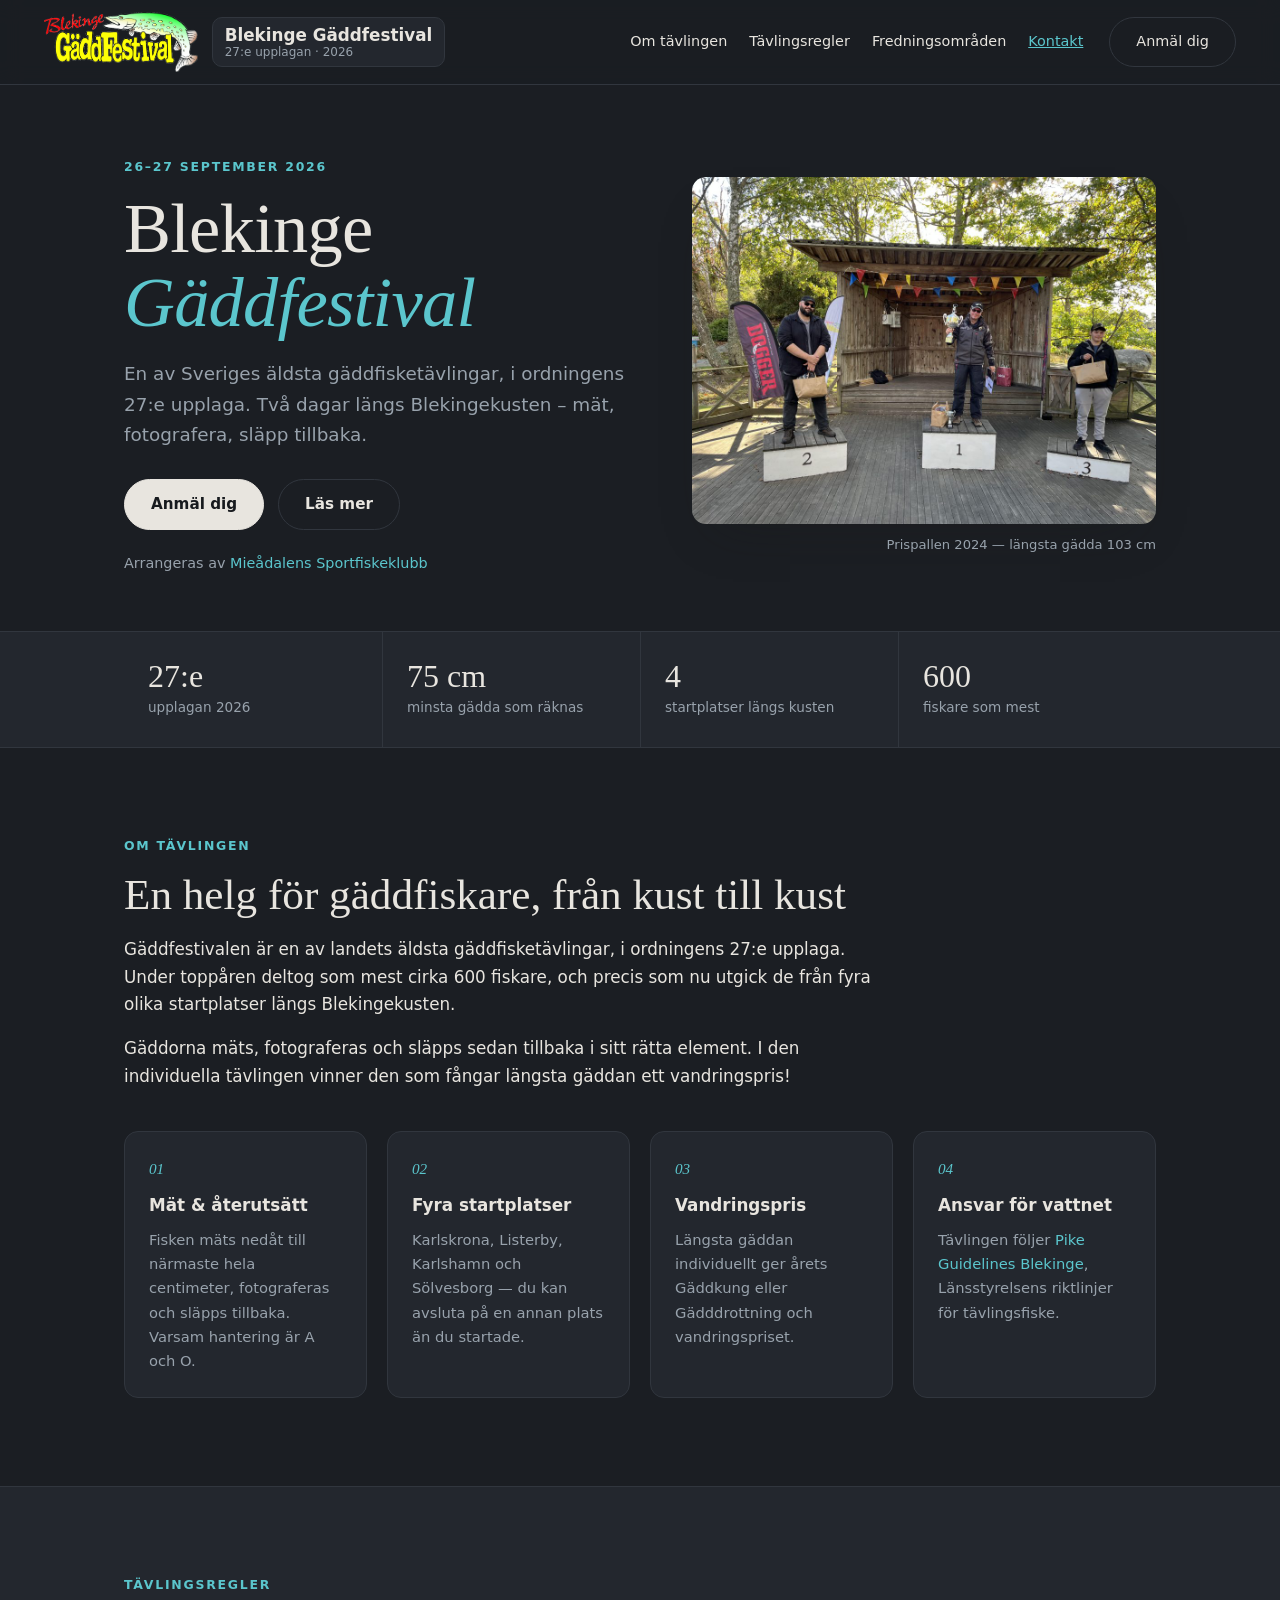
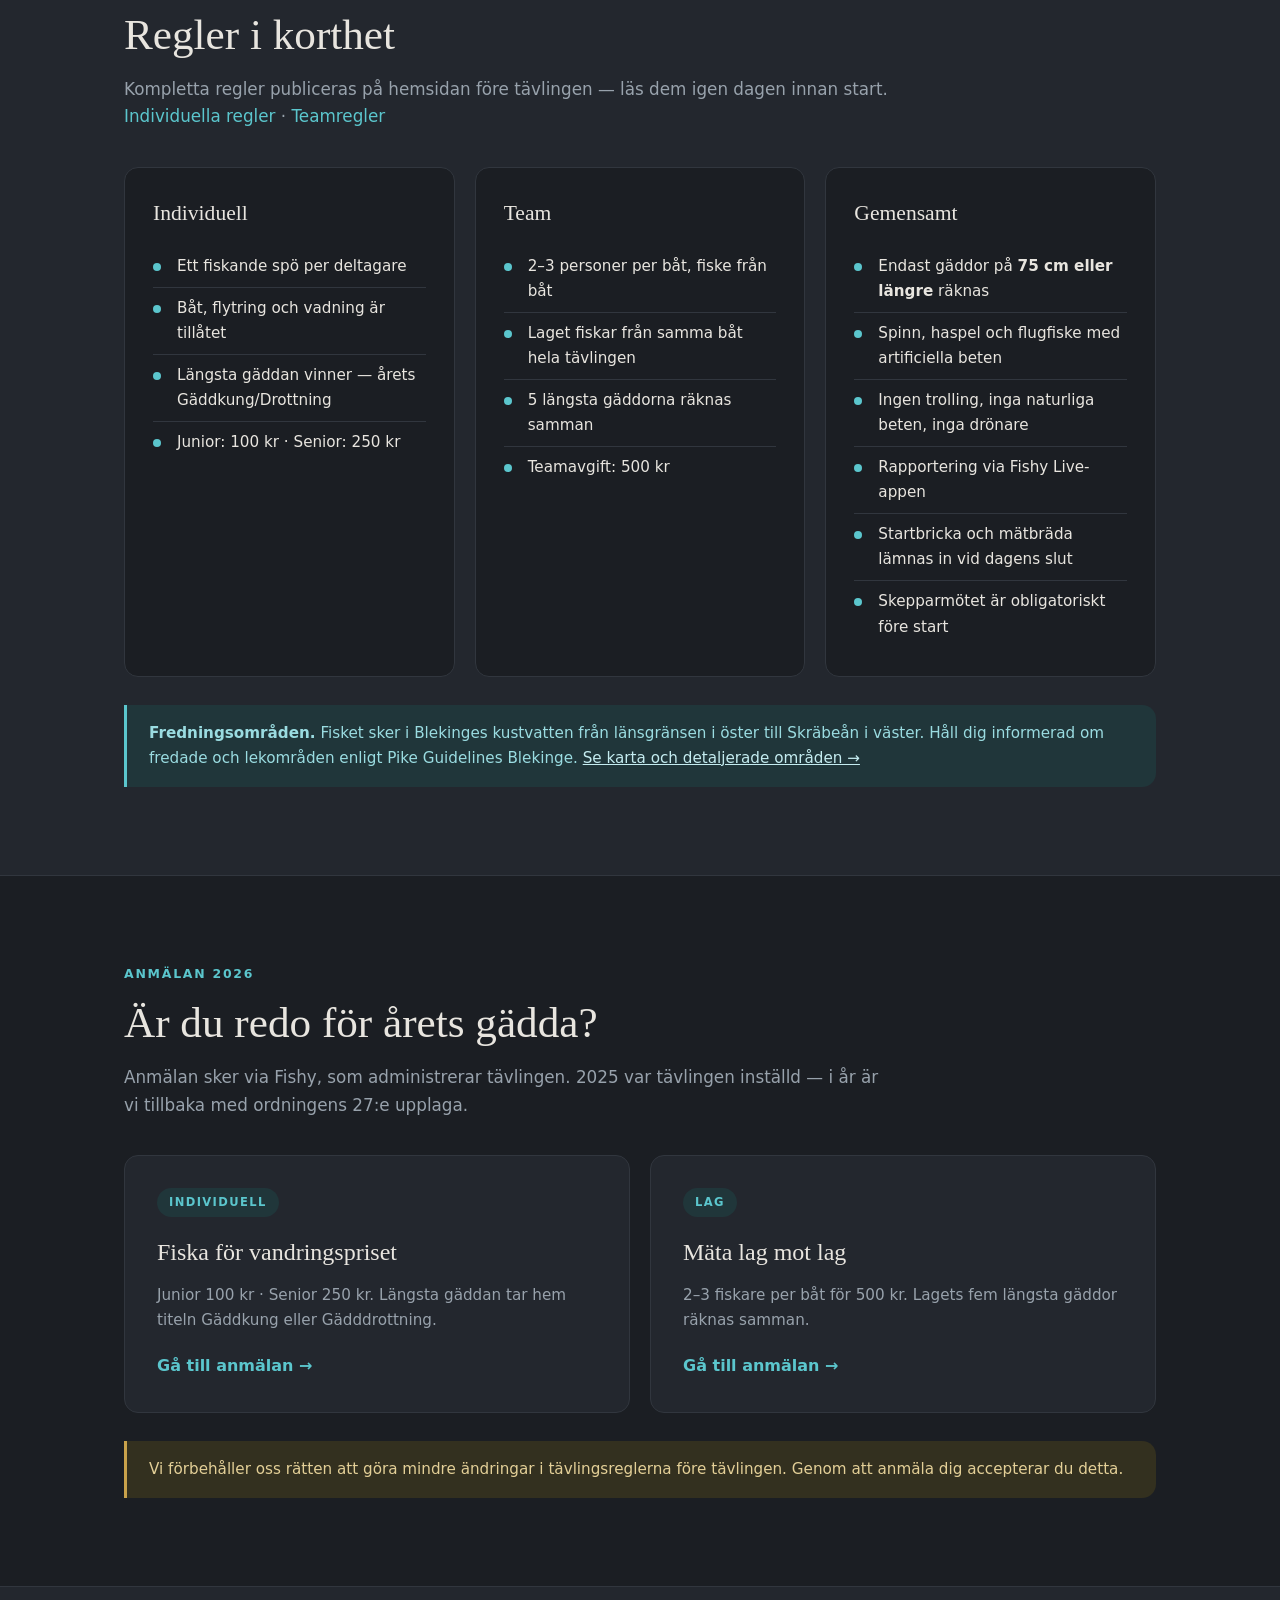
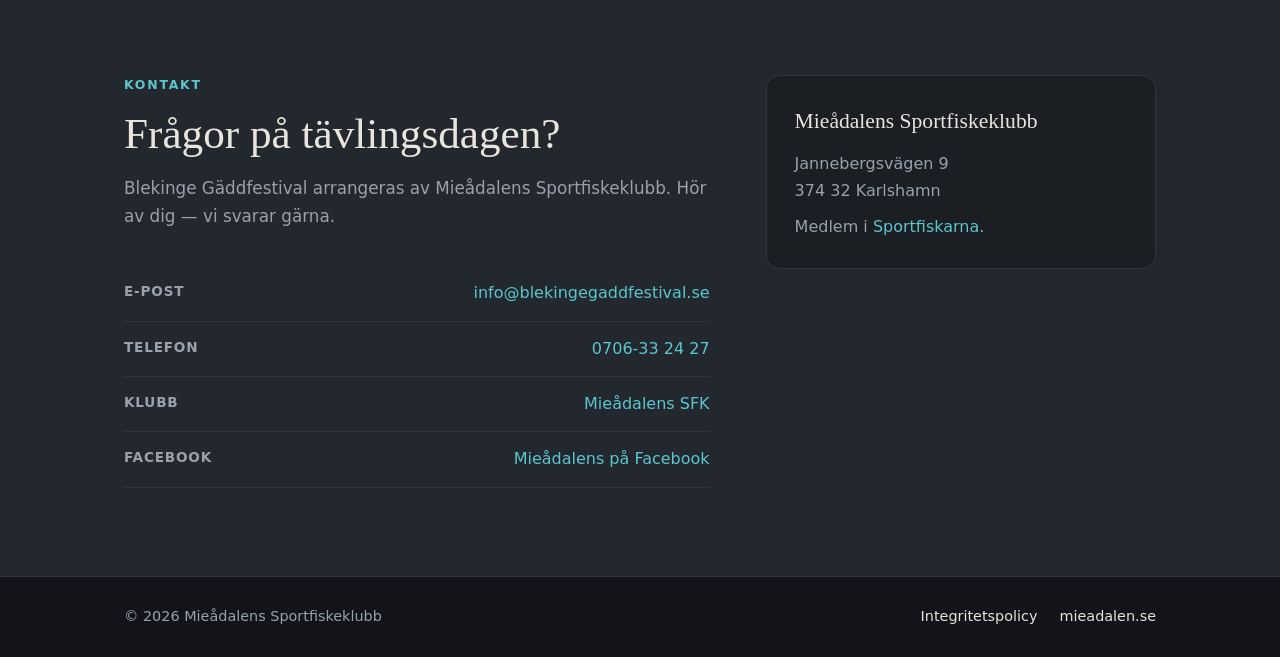
==== commit 1d4084b0: "removed 1x anmälkan" ====
--- a/index.html
+++ b/index.html
@@ -23,7 +23,6 @@
         <a href="#om">Om tävlingen</a>
         <a href="#regler">Tävlingsregler</a>
         <a href="fredningsomraden.html">Fredningsområden</a>
-        <a href="#anmalan">Anmälan</a>
         <a href="#kontakt">Kontakt</a>
         <a href="#anmalan" class="btn btn-ghost">Anmäl dig</a>
       </nav>
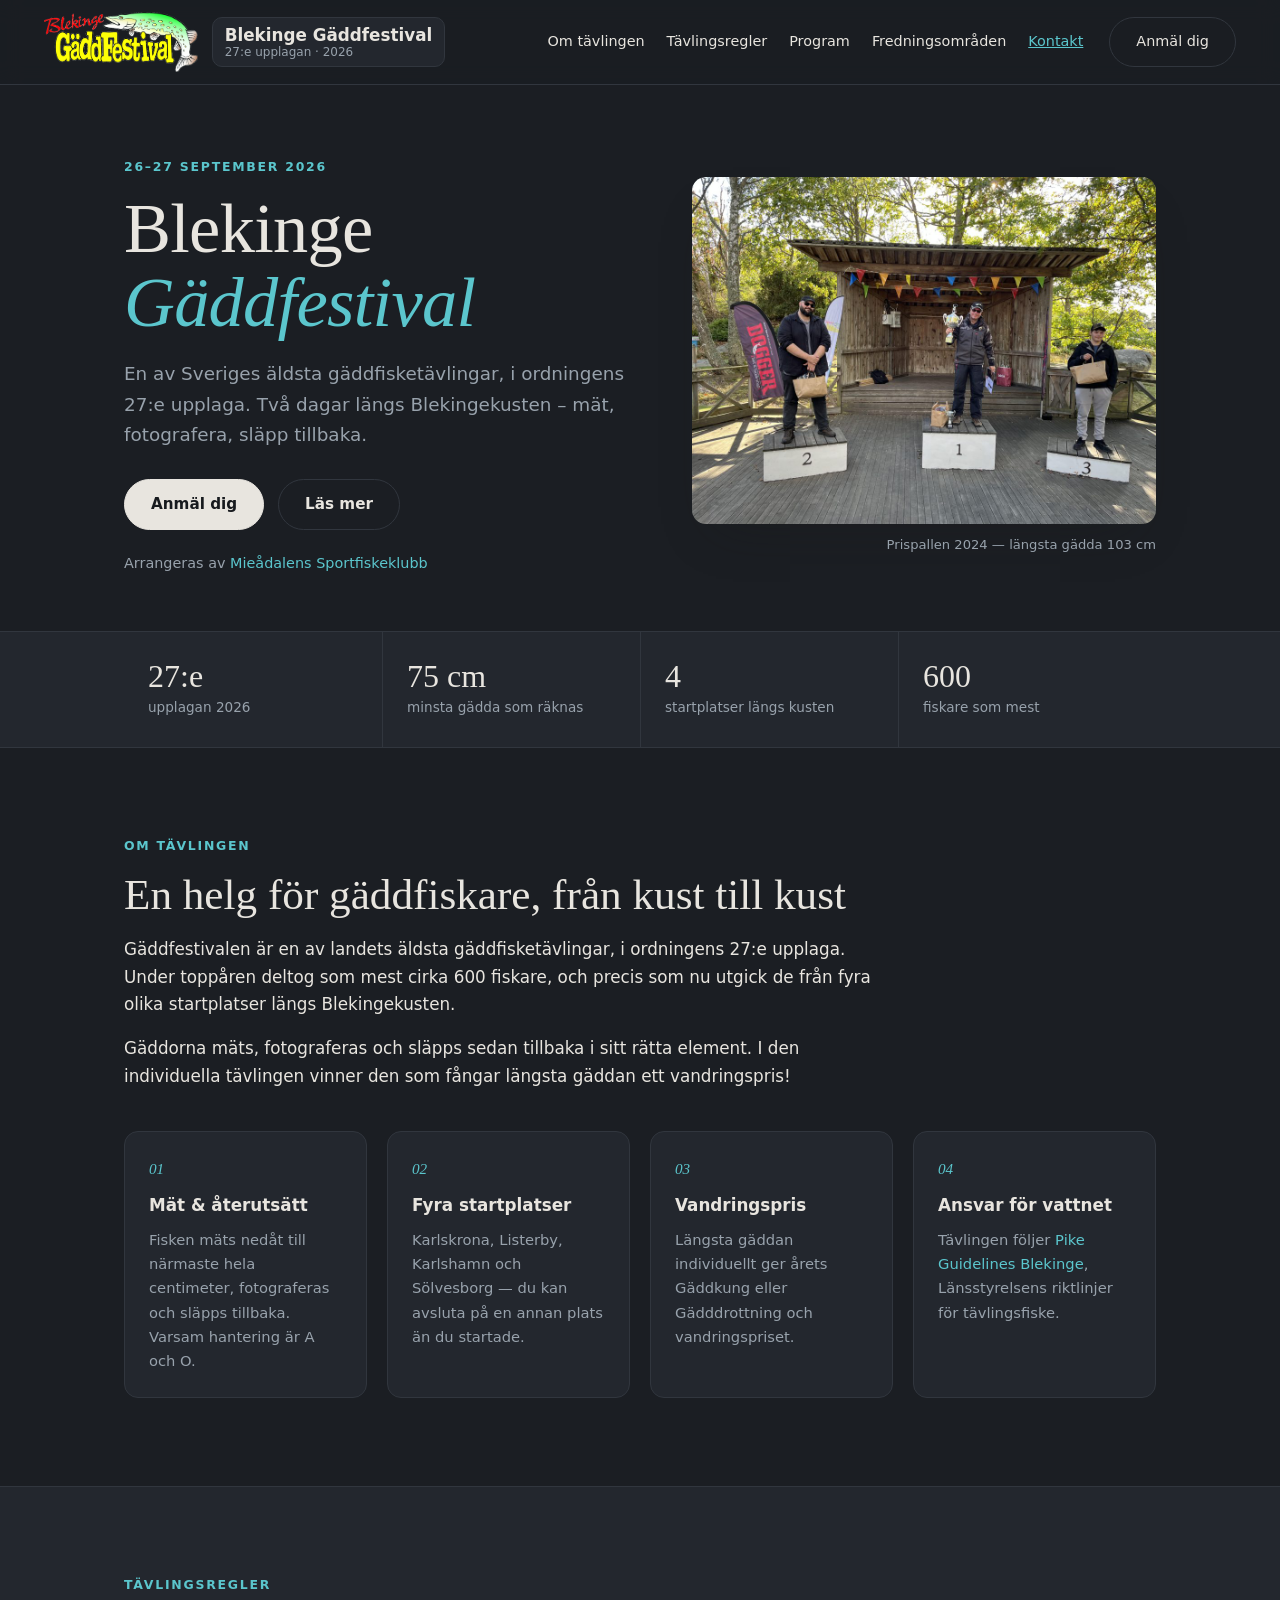
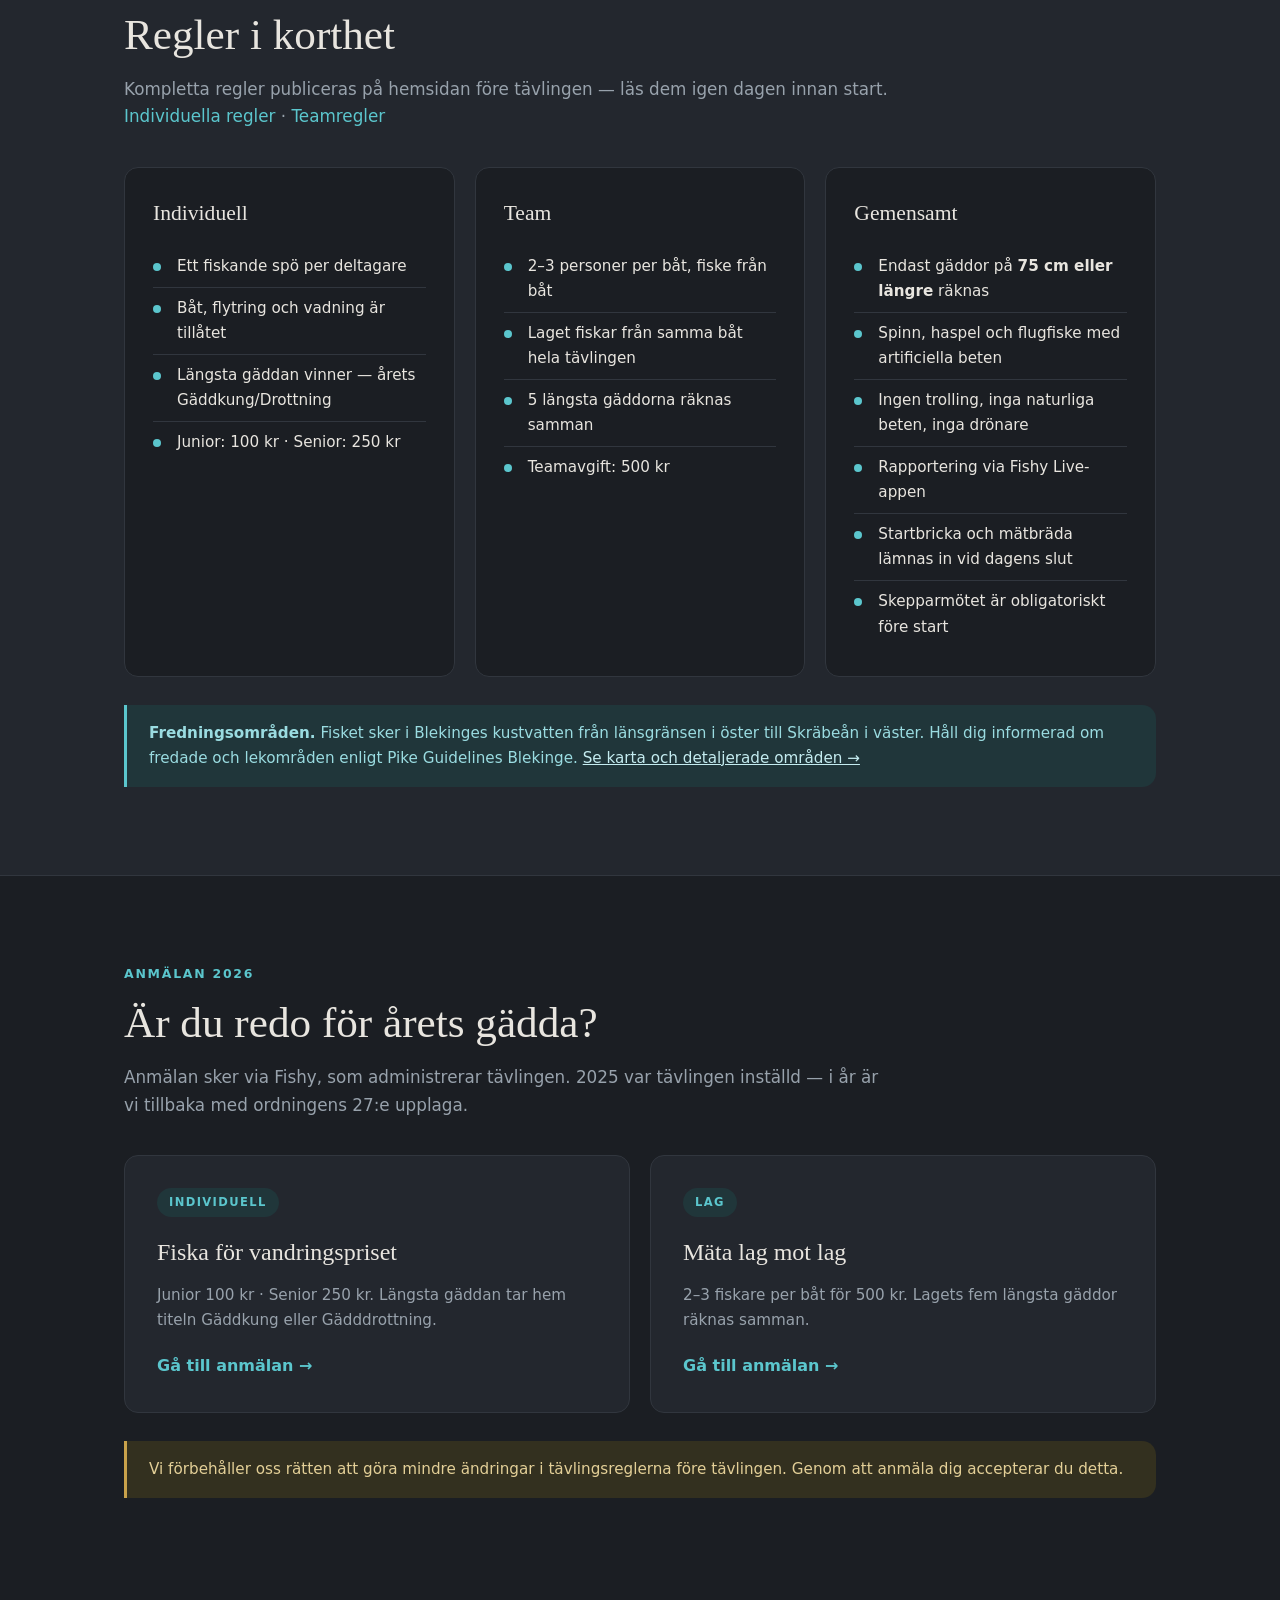
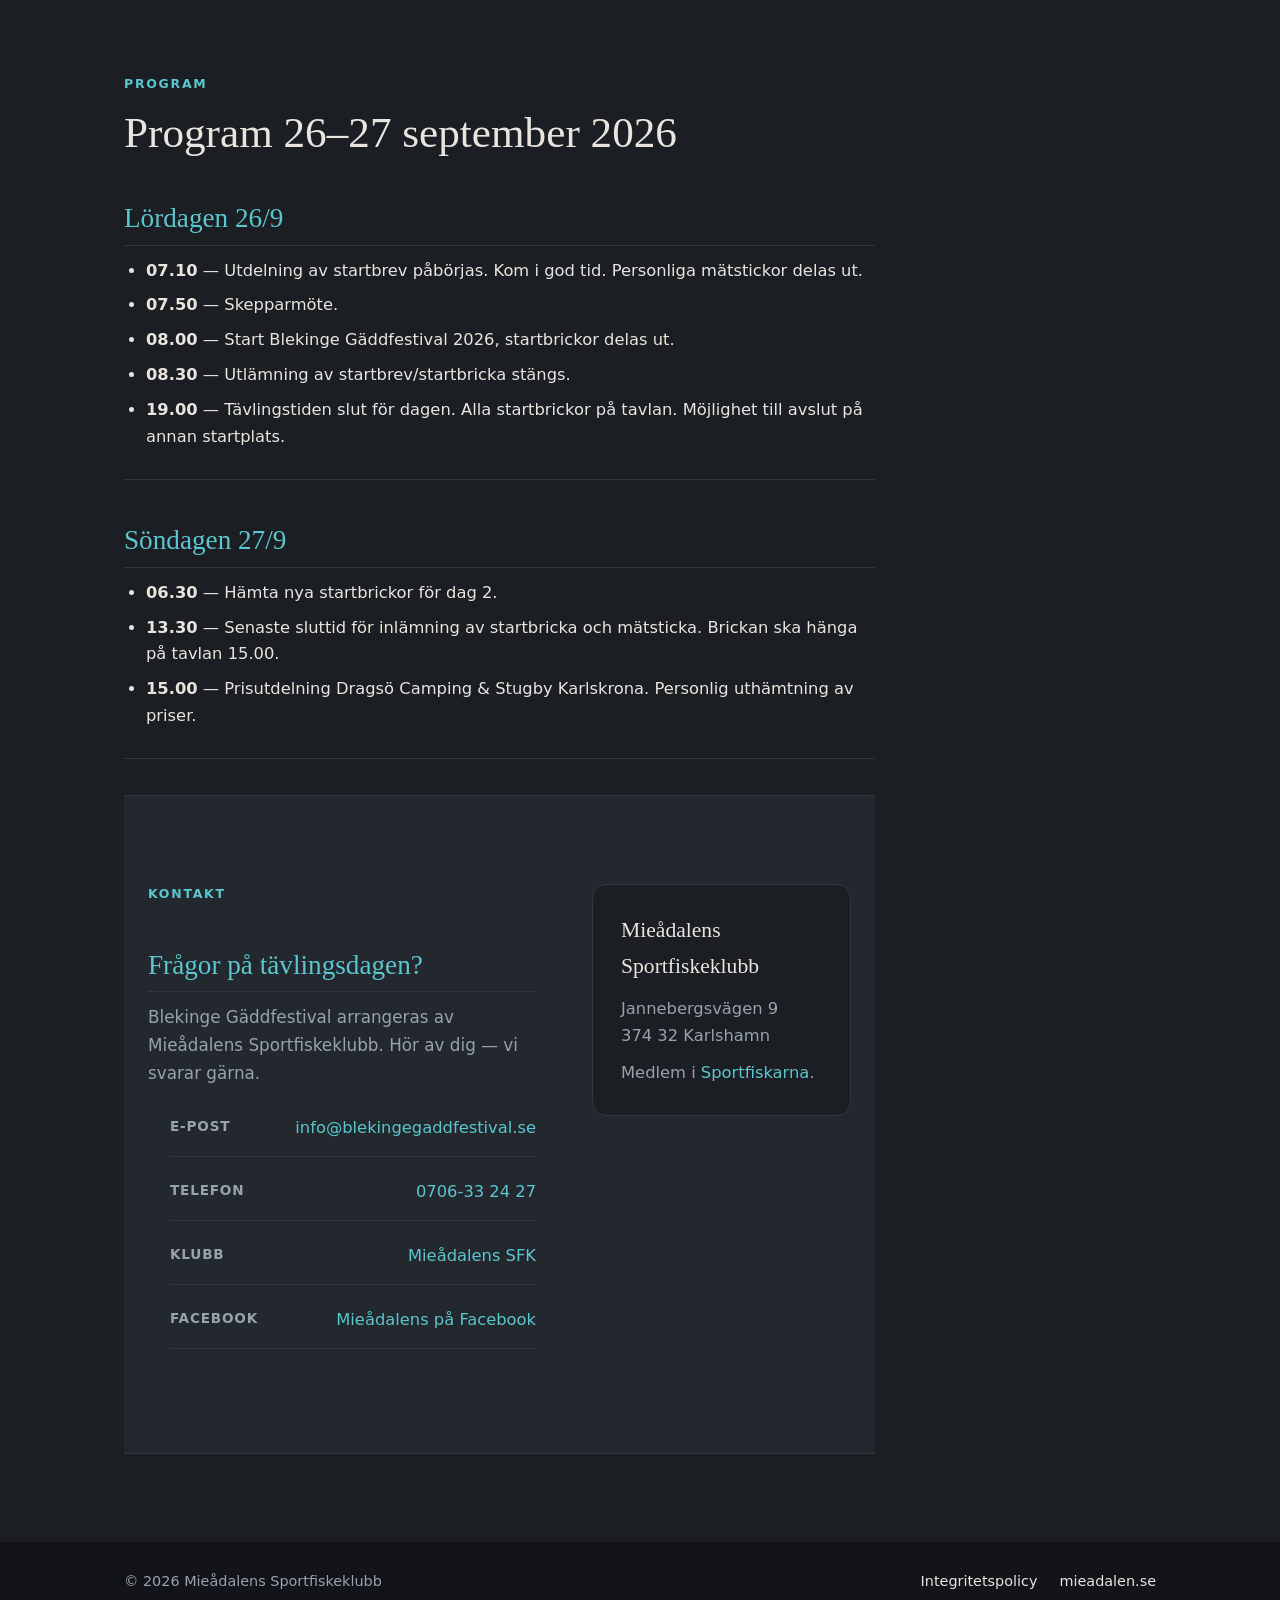
==== commit 747e0db1: "added program" ====
--- a/index.html
+++ b/index.html
@@ -22,6 +22,7 @@
       <nav class="nav" id="nav">
         <a href="#om">Om tävlingen</a>
         <a href="#regler">Tävlingsregler</a>
+        <a href="#program">Program</a>
         <a href="fredningsomraden.html">Fredningsområden</a>
         <a href="#kontakt">Kontakt</a>
         <a href="#anmalan" class="btn btn-ghost">Anmäl dig</a>
@@ -208,43 +209,76 @@
         </aside>
       </div>
     </section>
-
-    <!-- KONTAKT -->
-    <section class="section section-alt reveal" id="kontakt">
-      <div class="container contact-grid">
-        <div>
-          <p class="eyebrow">Kontakt</p>
-          <h2>Frågor på tävlingsdagen?</h2>
-          <p class="section-intro">
-            Blekinge Gäddfestival arrangeras av Mieådalens Sportfiskeklubb.
-            Hör av dig — vi svarar gärna.
-          </p>
-          <ul class="contact-list">
-            <li>
-              <span class="contact-label">E-post</span>
-              <a href="mailto:info@blekingegaddfestival.se">info@blekingegaddfestival.se</a>
-            </li>
-            <li>
-              <span class="contact-label">Telefon</span>
-              <a href="tel:0706332427">0706-33 24 27</a>
-            </li>
-            <li>
-              <span class="contact-label">Klubb</span>
-              <a href="https://www.mieadalen.se" target="_blank" rel="noopener">Mieådalens SFK</a>
-            </li>
-            <li>
-              <span class="contact-label">Facebook</span>
-              <a href="https://www.facebook.com/mieadalens" target="_blank" rel="noopener">Mieådalens på Facebook</a>
-            </li>
+    <!-- PROGRAM -->
+
+    <section class="section reveal" id="program">
+      <div class="container">
+        <p class="eyebrow">Program</p>
+        <h1 class="doc-heading">Program 26–27 september 2026</h1>
+
+        <div class="doc">
+          <h2>Lördagen 26/9</h2>
+          <ul>
+            <li><strong>07.10</strong> — Utdelning av startbrev påbörjas. Kom i god tid. Personliga
+              mätstickor delas ut.</li>
+            <li><strong>07.50</strong> — Skepparmöte.</li>
+            <li><strong>08.00</strong> — Start Blekinge Gäddfestival 2026, startbrickor delas ut.</li>
+            <li><strong>08.30</strong> — Utlämning av startbrev/startbricka stängs.</li>
+            <li><strong>19.00</strong> — Tävlingstiden slut för dagen. Alla startbrickor på tavlan.
+              Möjlighet till avslut på annan startplats.</li>
           </ul>
-        </div>
-        <div class="contact-card">
-          <h3>Mieådalens Sportfiskeklubb</h3>
-          <p>Jannebergsvägen 9<br>374 32 Karlshamn</p>
-          <p>Medlem i <a href="https://www.sportfiskarna.se" target="_blank" rel="noopener">Sportfiskarna</a>.</p>
-        </div>
-      </div>
-    </section>
+
+          <hr>
+
+          <h2>Söndagen 27/9</h2>
+          <ul>
+            <li><strong>06.30</strong> — Hämta nya startbrickor för dag 2.</li>
+            <li><strong>13.30</strong> — Senaste sluttid för inlämning av startbricka och mätsticka. Brickan
+              ska hänga på tavlan 15.00.</li>
+            <li><strong>15.00</strong> — Prisutdelning Dragsö Camping &amp; Stugby Karlskrona. Personlig
+              uthämtning av priser.</li>
+          </ul>
+
+          <hr>
+
+
+          <!-- KONTAKT -->
+          <section class="section section-alt reveal" id="kontakt">
+            <div class="container contact-grid">
+              <div>
+                <p class="eyebrow">Kontakt</p>
+                <h2>Frågor på tävlingsdagen?</h2>
+                <p class="section-intro">
+                  Blekinge Gäddfestival arrangeras av Mieådalens Sportfiskeklubb.
+                  Hör av dig — vi svarar gärna.
+                </p>
+                <ul class="contact-list">
+                  <li>
+                    <span class="contact-label">E-post</span>
+                    <a href="mailto:info@blekingegaddfestival.se">info@blekingegaddfestival.se</a>
+                  </li>
+                  <li>
+                    <span class="contact-label">Telefon</span>
+                    <a href="tel:0706332427">0706-33 24 27</a>
+                  </li>
+                  <li>
+                    <span class="contact-label">Klubb</span>
+                    <a href="https://www.mieadalen.se" target="_blank" rel="noopener">Mieådalens SFK</a>
+                  </li>
+                  <li>
+                    <span class="contact-label">Facebook</span>
+                    <a href="https://www.facebook.com/mieadalens" target="_blank" rel="noopener">Mieådalens på
+                      Facebook</a>
+                  </li>
+                </ul>
+              </div>
+              <div class="contact-card">
+                <h3>Mieådalens Sportfiskeklubb</h3>
+                <p>Jannebergsvägen 9<br>374 32 Karlshamn</p>
+                <p>Medlem i <a href="https://www.sportfiskarna.se" target="_blank" rel="noopener">Sportfiskarna</a>.</p>
+              </div>
+            </div>
+          </section>
 
   </main>
 
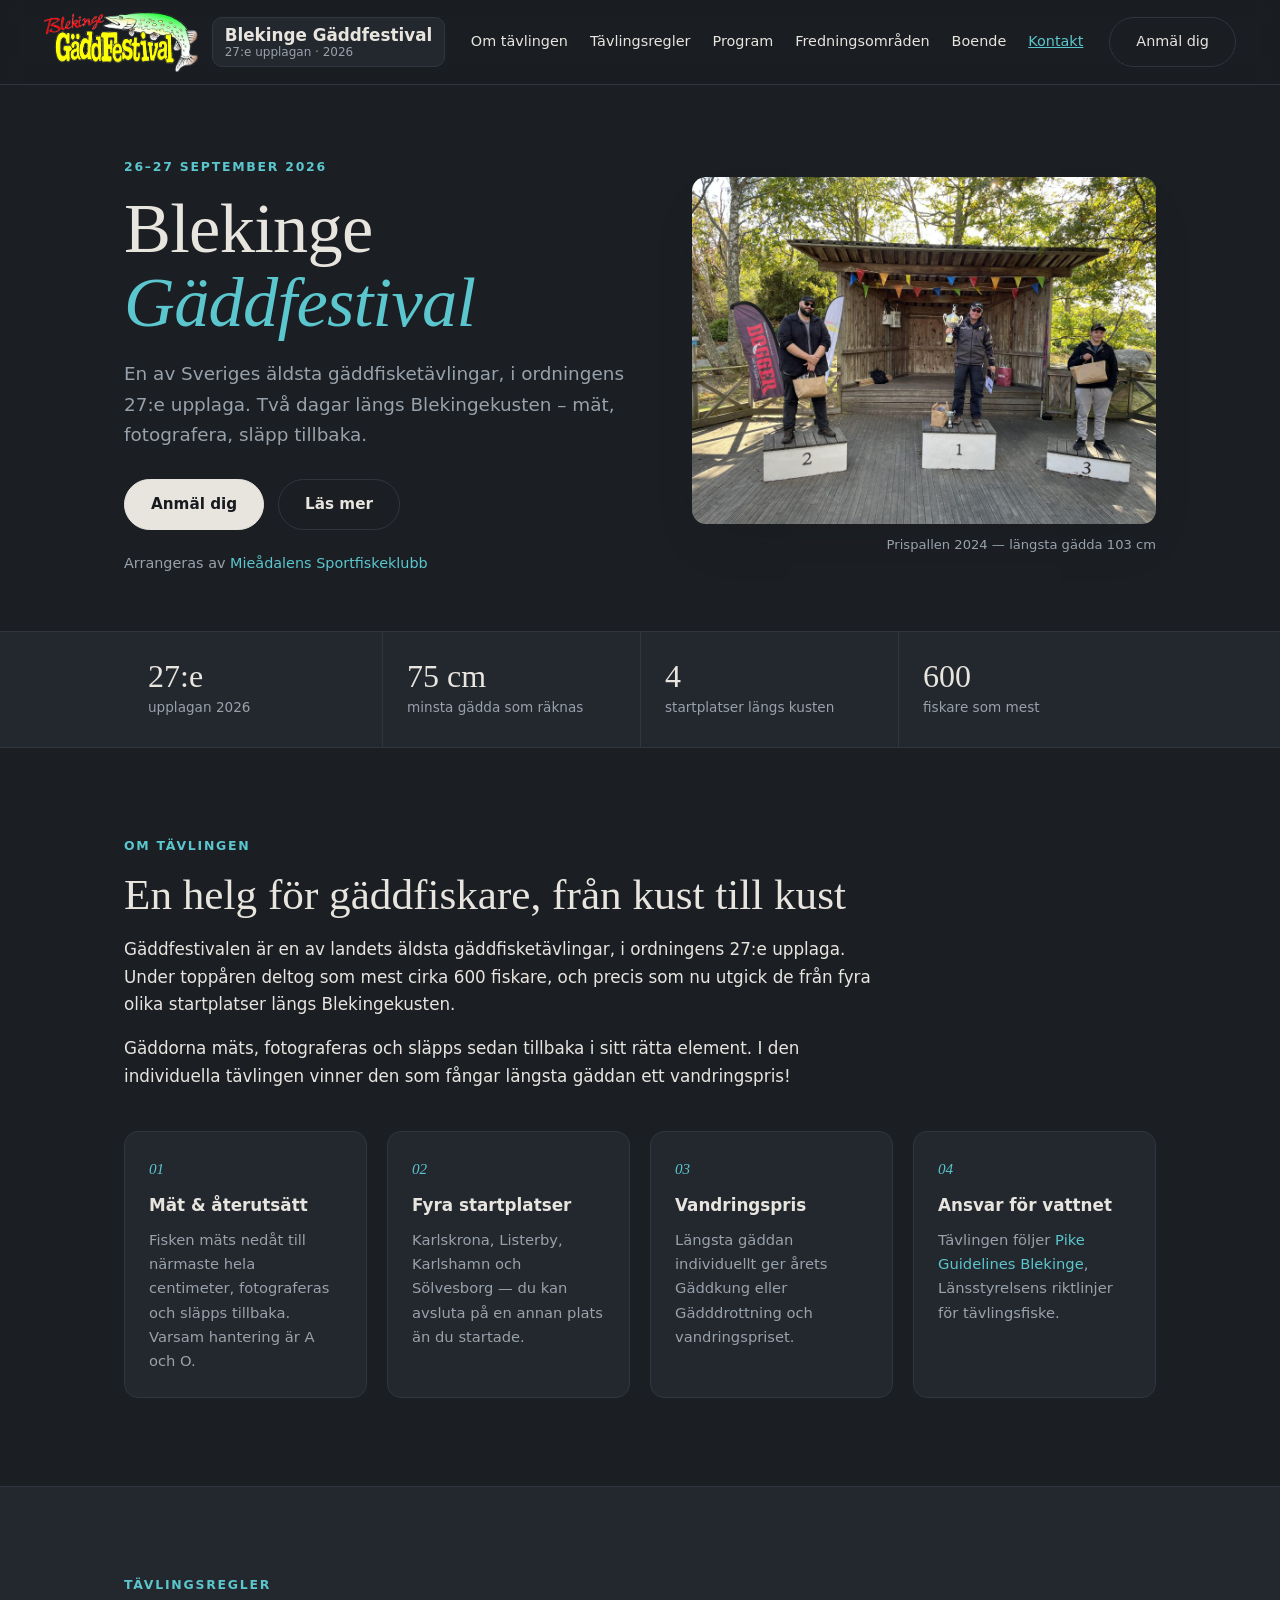
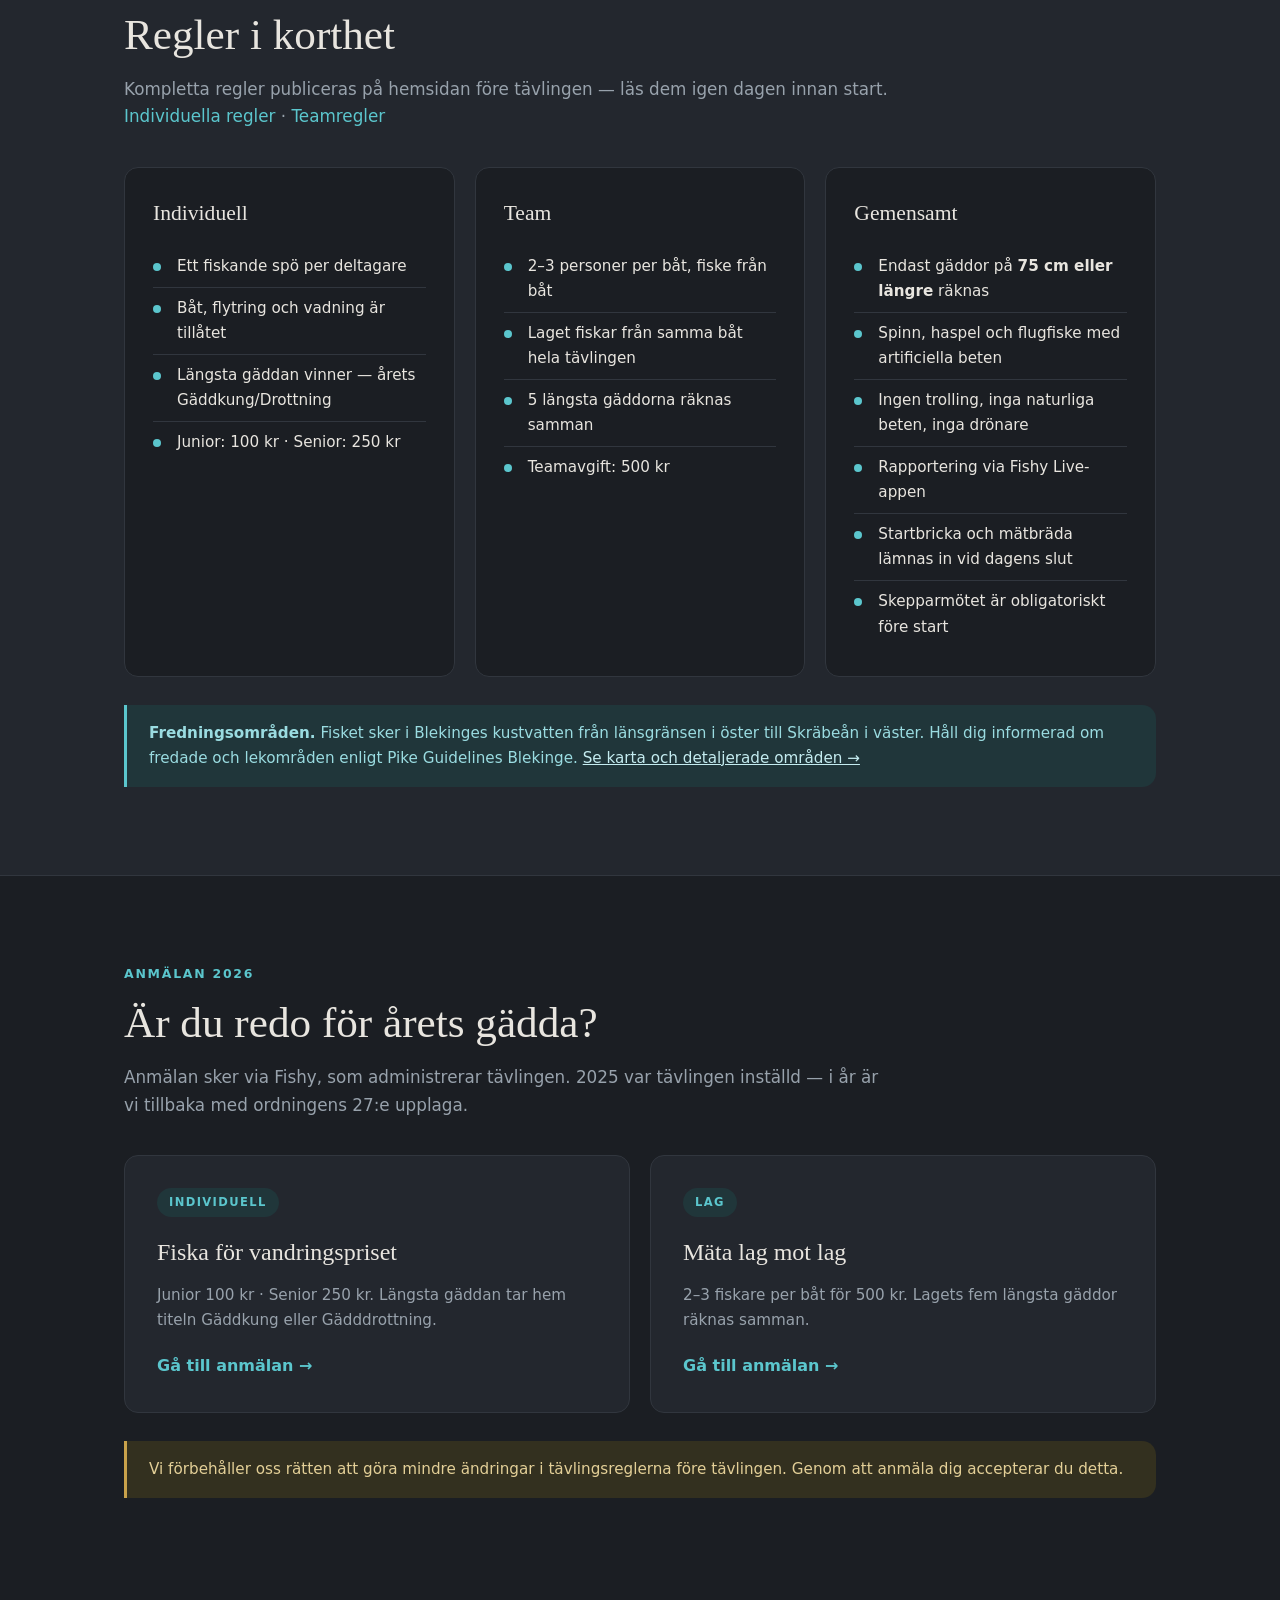
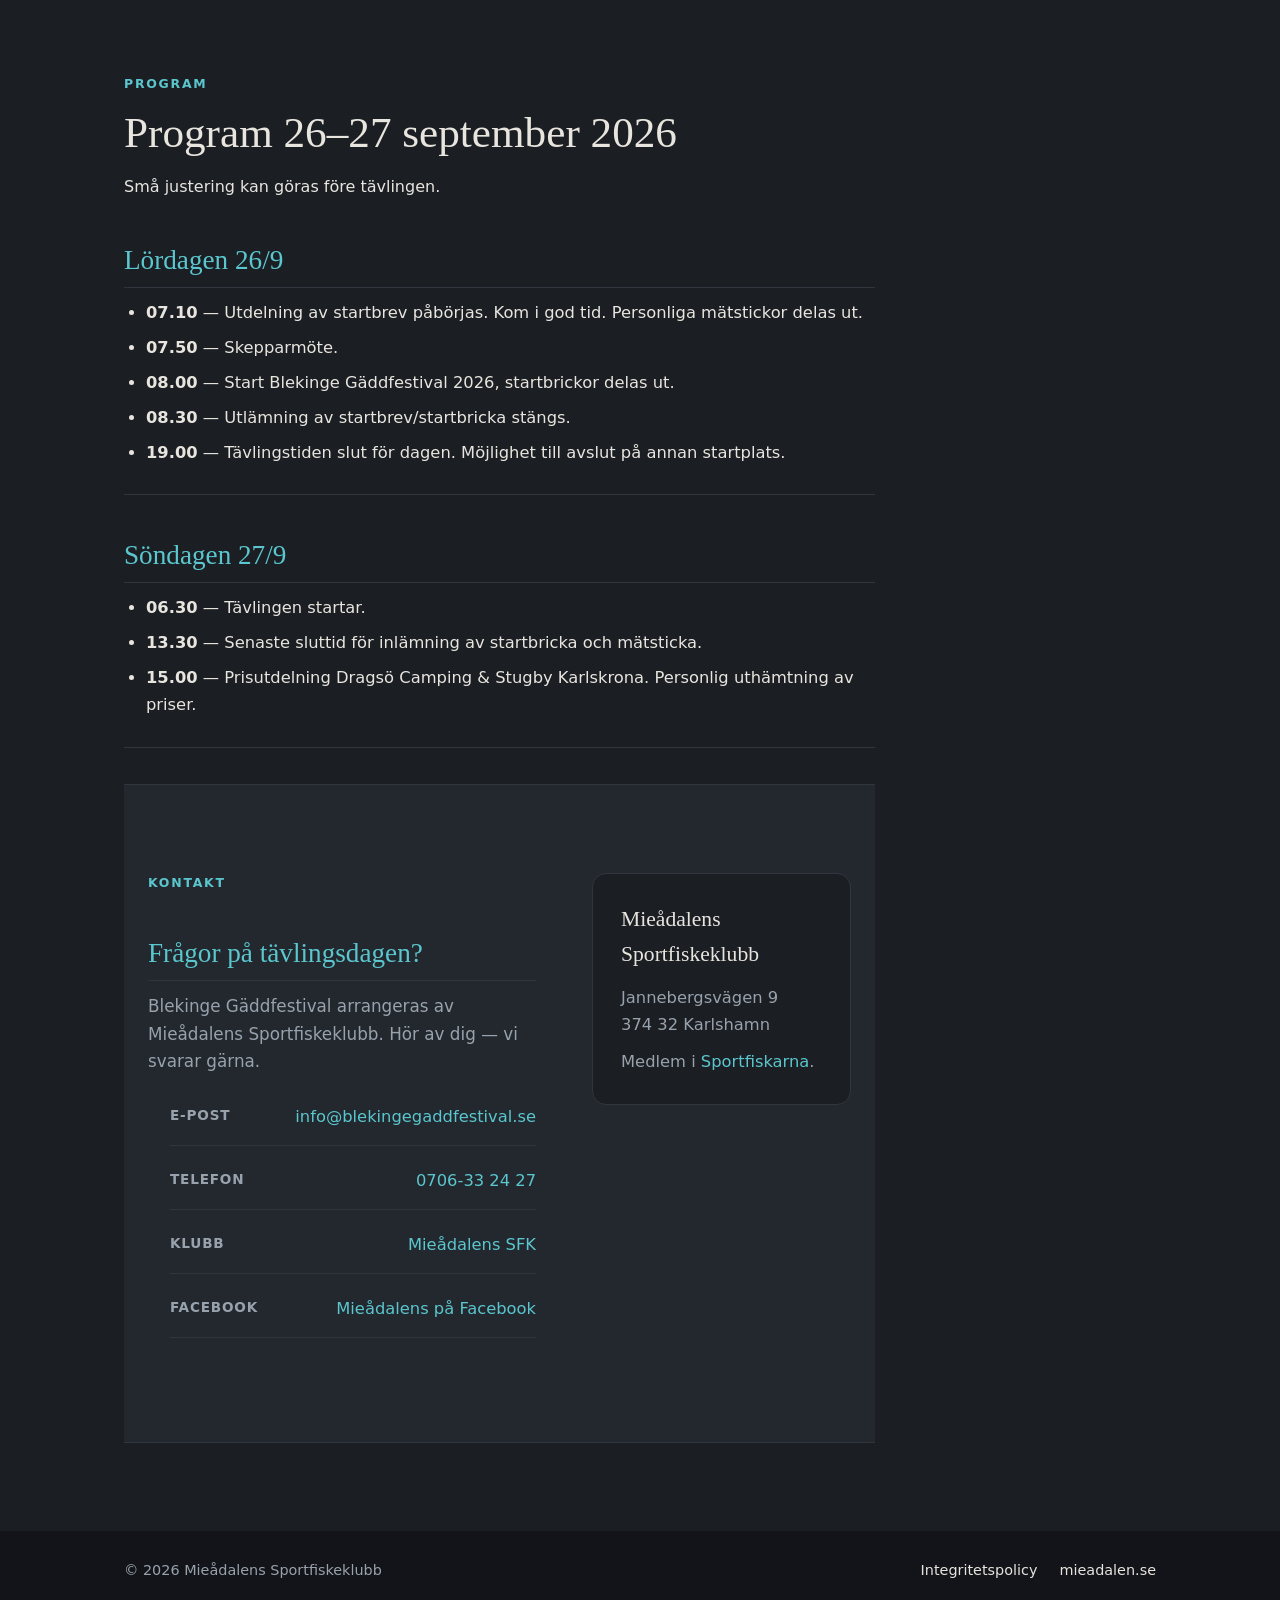
==== commit ad327f23: "added boende" ====
--- a/index.html
+++ b/index.html
@@ -24,6 +24,7 @@
         <a href="#regler">Tävlingsregler</a>
         <a href="#program">Program</a>
         <a href="fredningsomraden.html">Fredningsområden</a>
+        <a href="boende.html">Boende</a>
         <a href="#kontakt">Kontakt</a>
         <a href="#anmalan" class="btn btn-ghost">Anmäl dig</a>
       </nav>
@@ -215,7 +216,7 @@
       <div class="container">
         <p class="eyebrow">Program</p>
         <h1 class="doc-heading">Program 26–27 september 2026</h1>
-
+        <p>Små justering kan göras före tävlingen.</p>
         <div class="doc">
           <h2>Lördagen 26/9</h2>
           <ul>
@@ -224,7 +225,7 @@
             <li><strong>07.50</strong> — Skepparmöte.</li>
             <li><strong>08.00</strong> — Start Blekinge Gäddfestival 2026, startbrickor delas ut.</li>
             <li><strong>08.30</strong> — Utlämning av startbrev/startbricka stängs.</li>
-            <li><strong>19.00</strong> — Tävlingstiden slut för dagen. Alla startbrickor på tavlan.
+            <li><strong>19.00</strong> — Tävlingstiden slut för dagen.
               Möjlighet till avslut på annan startplats.</li>
           </ul>
 
@@ -232,9 +233,8 @@
 
           <h2>Söndagen 27/9</h2>
           <ul>
-            <li><strong>06.30</strong> — Hämta nya startbrickor för dag 2.</li>
-            <li><strong>13.30</strong> — Senaste sluttid för inlämning av startbricka och mätsticka. Brickan
-              ska hänga på tavlan 15.00.</li>
+            <li><strong>06.30</strong> — Tävlingen startar.</li>
+            <li><strong>13.30</strong> — Senaste sluttid för inlämning av startbricka och mätsticka.</li>
             <li><strong>15.00</strong> — Prisutdelning Dragsö Camping &amp; Stugby Karlskrona. Personlig
               uthämtning av priser.</li>
           </ul>
--- a/css/styles.css
+++ b/css/styles.css
@@ -378,6 +378,22 @@
   font-size: 0.95rem;
 }
 
+.feature-icon {
+  display: inline-flex;
+  align-items: center;
+  justify-content: center;
+  width: 48px;
+  height: 48px;
+  border-radius: 12px;
+  background: var(--accent-soft);
+  color: var(--accent);
+}
+
+.feature-icon svg {
+  width: 26px;
+  height: 26px;
+}
+
 .feature h3 {
   margin: 10px 0 8px;
   font-size: 1.05rem;
@@ -545,6 +561,22 @@
   background: #33301f;
   border-left-color: #c9a24b;
   color: #e3cf97;
+}
+
+/* ---------- Boende ---------- */
+
+.boende-features {
+  grid-template-columns: repeat(3, 1fr);
+  margin-top: 48px;
+  padding-top: 44px;
+  border-top: 1px solid var(--line);
+}
+
+@media (max-width: 900px) {
+  .boende-features {
+    grid-template-columns: 1fr;
+    gap: 20px;
+  }
 }
 
 /* ---------- Signup ---------- */
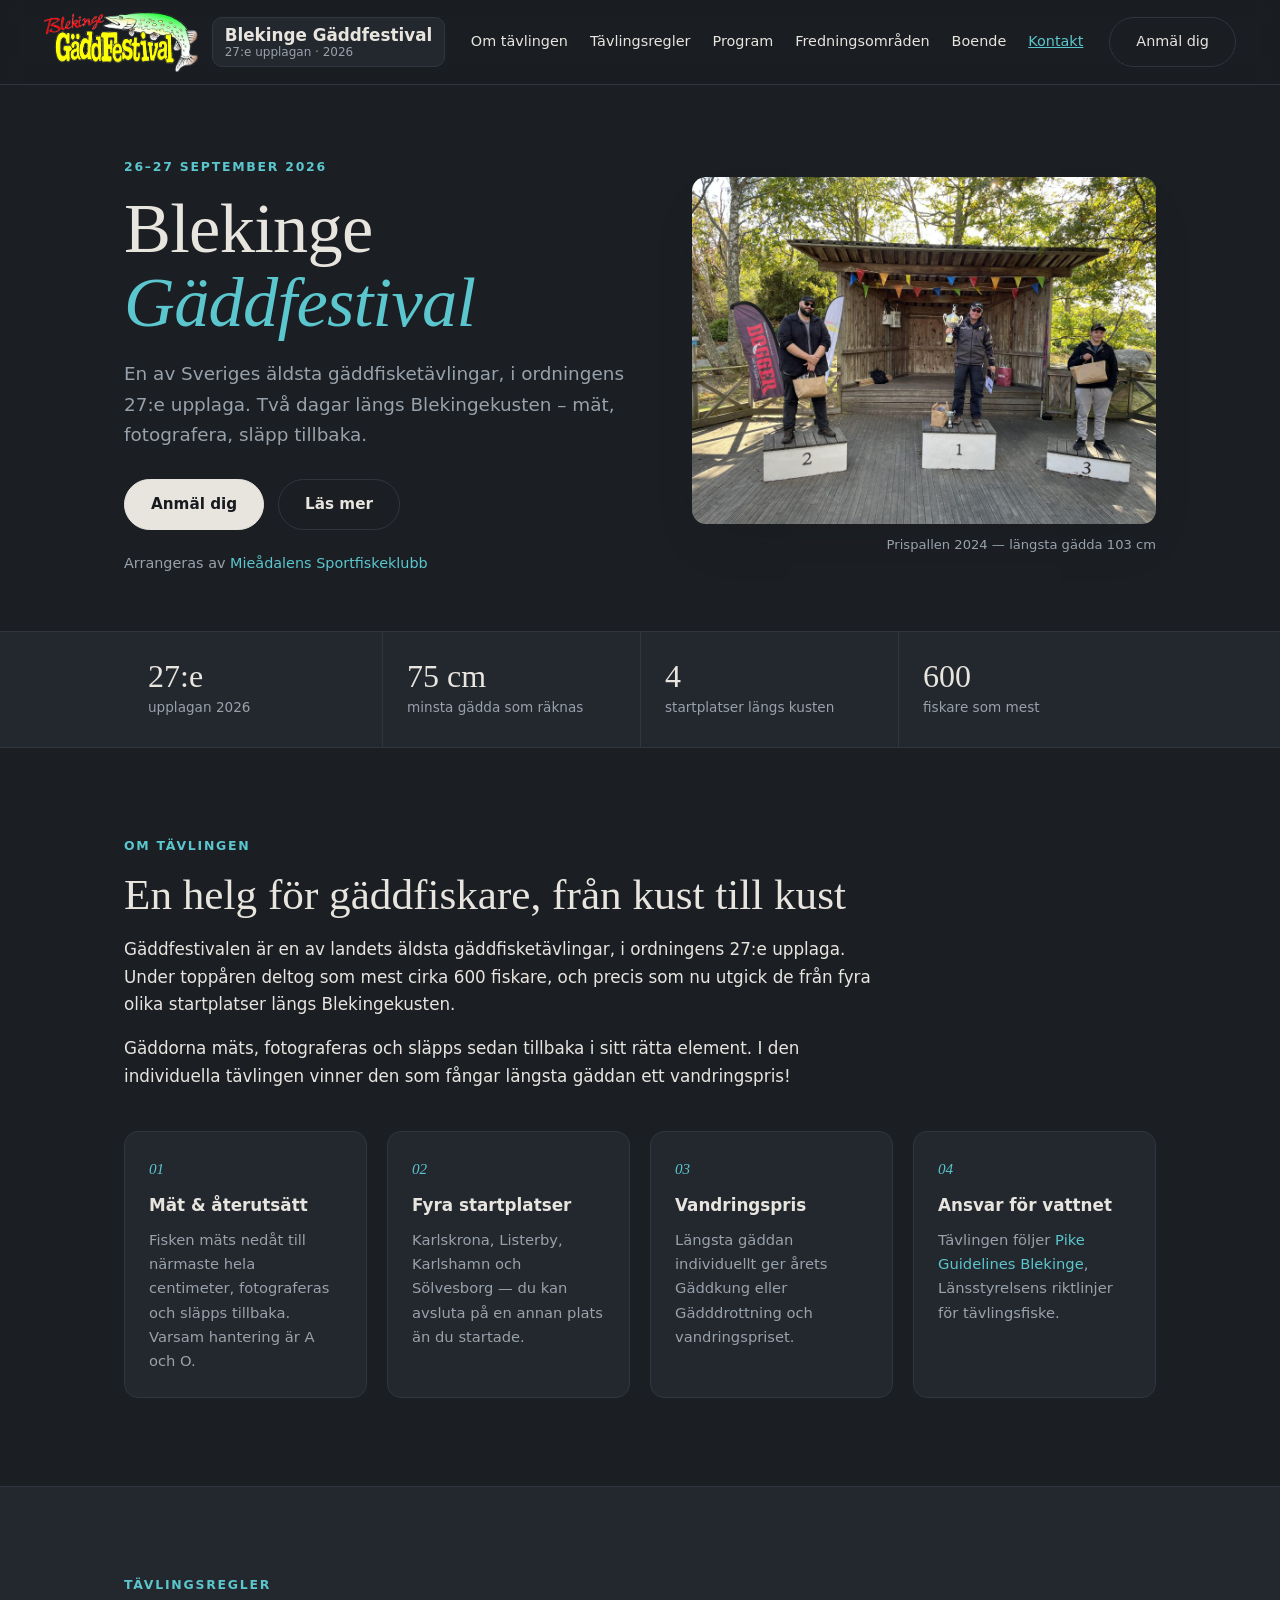
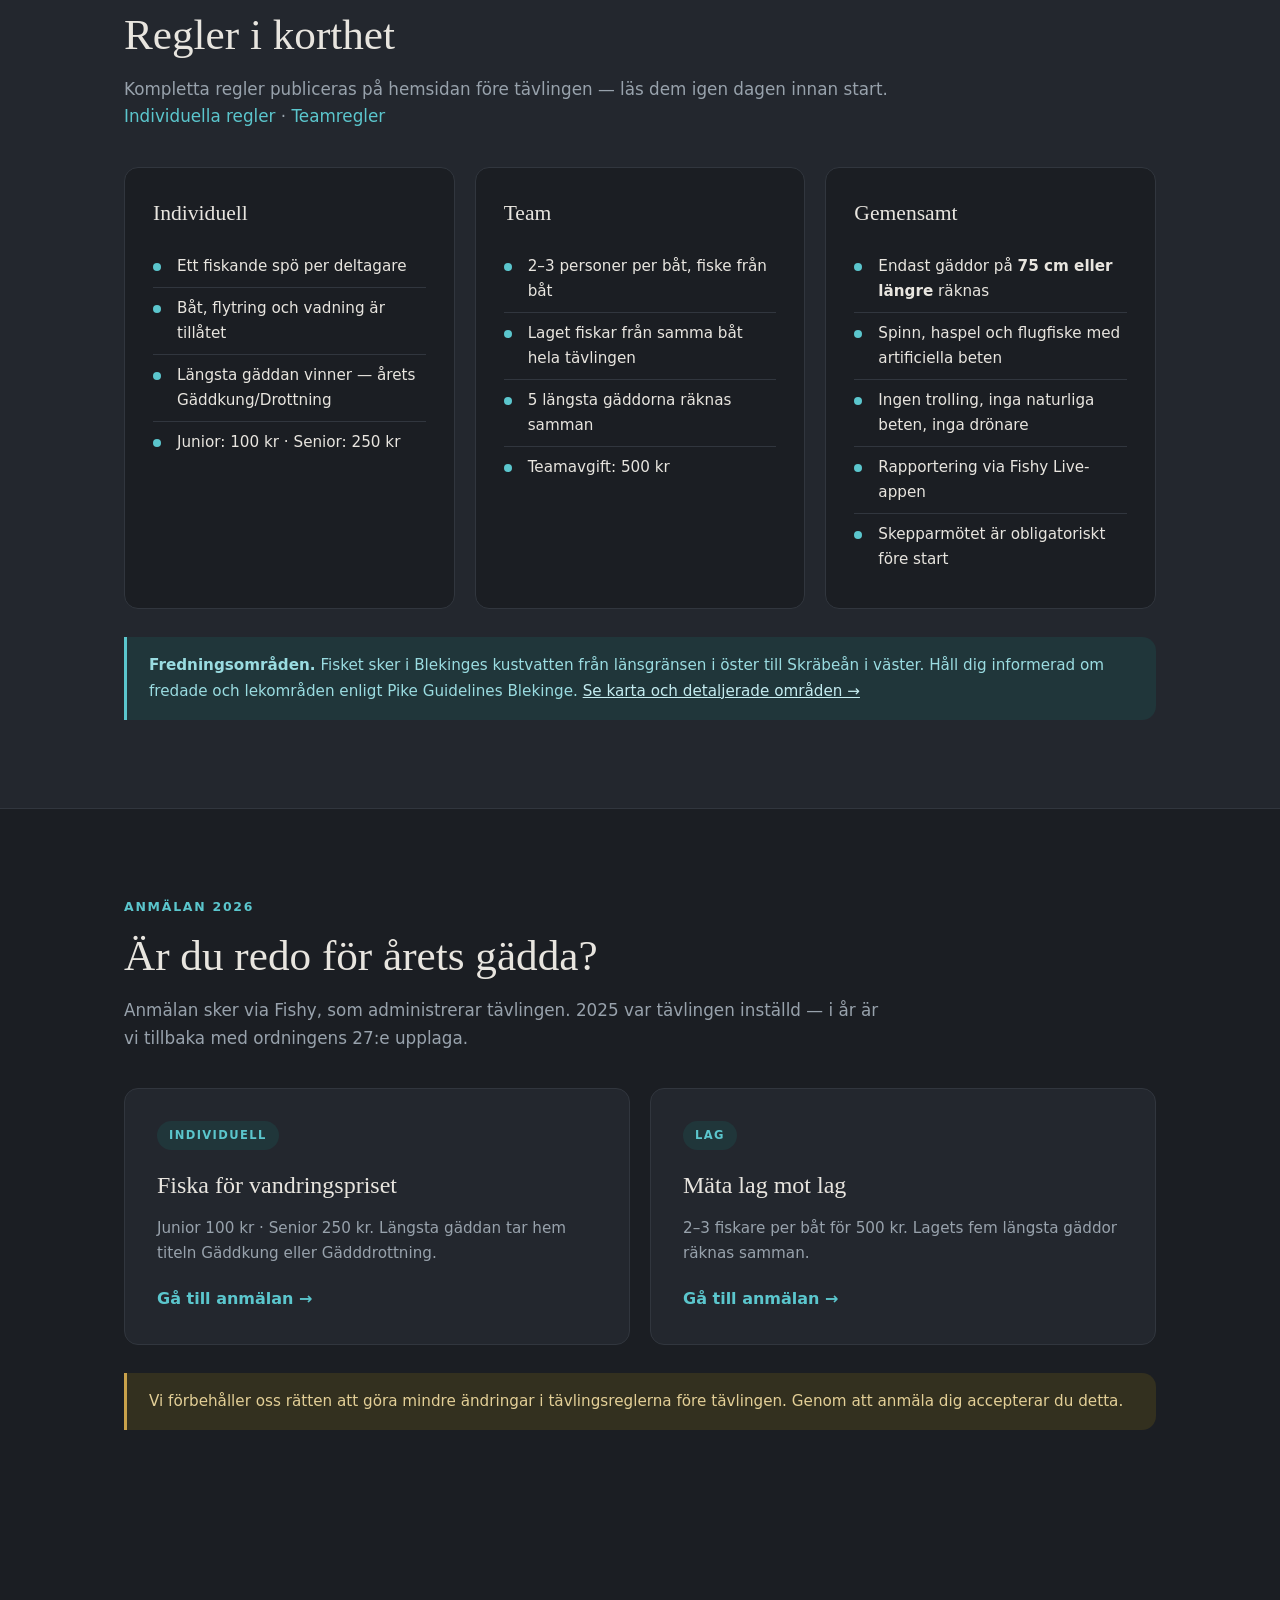
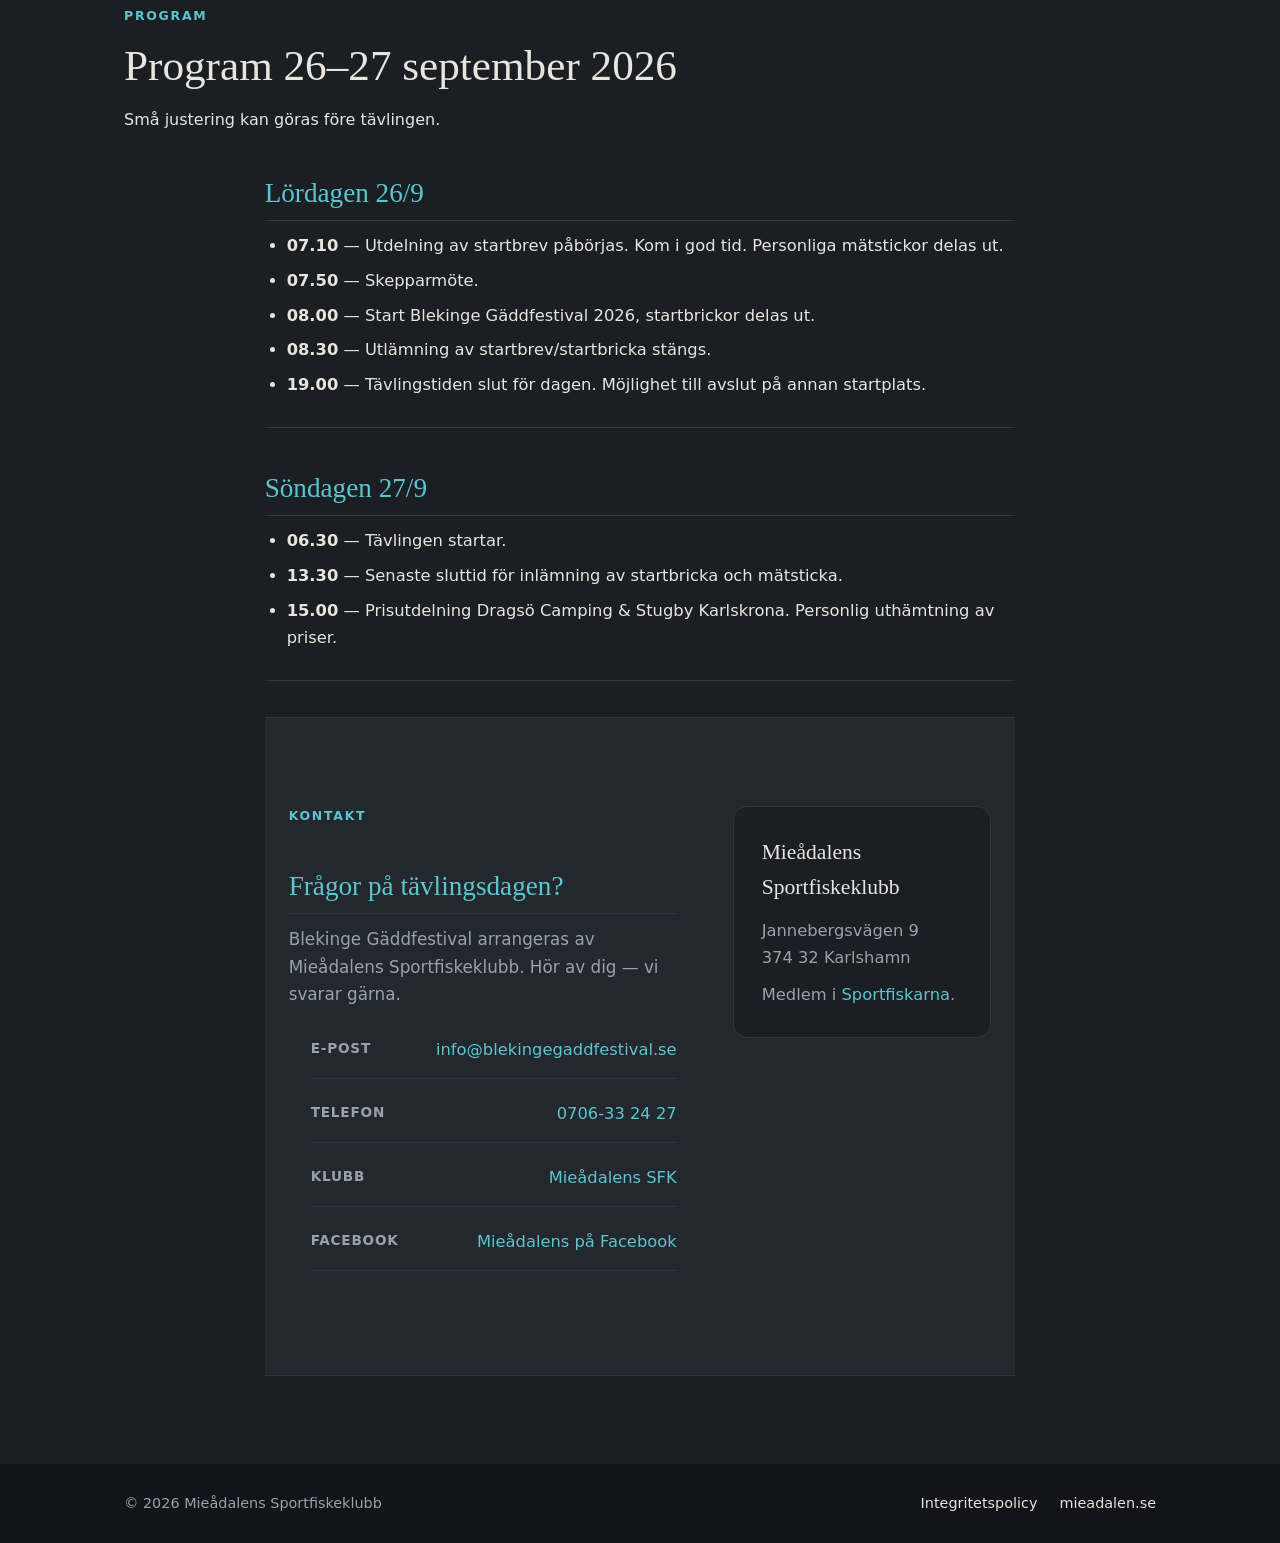
==== commit 6e62be52: "index changed startbricka" ====
--- a/index.html
+++ b/index.html
@@ -164,7 +164,6 @@
               <li>Spinn, haspel och flugfiske med artificiella beten</li>
               <li>Ingen trolling, inga naturliga beten, inga drönare</li>
               <li>Rapportering via Fishy Live-appen</li>
-              <li>Startbricka och mätbräda lämnas in vid dagens slut</li>
               <li>Skepparmötet är obligatoriskt före start</li>
             </ul>
           </article>
--- a/css/styles.css
+++ b/css/styles.css
@@ -389,9 +389,8 @@
   color: var(--accent);
 }
 
-.feature-icon svg {
-  width: 26px;
-  height: 26px;
+.feature-icon i {
+  font-size: 1.4rem;
 }
 
 .feature h3 {
@@ -482,6 +481,56 @@
   background: var(--surface);
 }
 
+/* ---------- Linked logo figure ---------- */
+
+.link-figure {
+  margin: 28px auto;
+  max-width: 445px;
+  text-align: center;
+}
+
+.link-figure a {
+  display: block;
+  color: var(--muted);
+}
+
+.link-figure img {
+  width: 100%;
+  height: auto;
+  display: block;
+  border: 1px solid var(--line);
+  border-radius: var(--radius);
+  box-shadow: 0 24px 48px -24px rgba(26, 25, 23, 0.35);
+  transition: border-color 0.2s ease, transform 0.2s ease;
+}
+
+.link-figure figcaption {
+  margin-top: 12px;
+  font-size: 0.9rem;
+  color: var(--muted);
+}
+
+.link-figure figcaption small {
+  display: block;
+  font-size: 0.78rem;
+  color: var(--muted);
+  margin-top: 2px;
+}
+
+.link-figure a:hover {
+  text-decoration: none;
+}
+
+.link-figure a:hover img {
+  border-color: var(--accent);
+  transform: translateY(-2px);
+}
+
+.link-figure a:hover figcaption {
+  color: var(--accent);
+  text-decoration: underline;
+}
+
 /* ---------- Rules document ---------- */
 
 .doc-heading {
@@ -494,6 +543,7 @@
 
 .doc {
   max-width: 46em;
+  margin: 0 auto;
   font-size: 1.02rem;
 }
 
@@ -589,12 +639,47 @@
 
 .signup-card {
   display: block;
+  position: relative;
   border: 1px solid var(--line);
   background: var(--surface);
   border-radius: var(--radius);
   padding: 32px;
   color: var(--ink);
   transition: transform 0.2s ease, box-shadow 0.2s ease, border-color 0.2s ease;
+}
+
+.site-map {
+  position: absolute;
+  right: 0;
+  top: 0;
+  width: 180px;
+  height: auto;
+  border-radius: 0 var(--radius) 0 10px;
+  border: none;
+  opacity: 0.9;
+}
+
+.signup-card:has(.site-map) {
+  padding-top: 12px;
+}
+
+@media (min-width: 641px) {
+  .signup-card:has(.site-map) {
+    padding-right: 196px;
+  }
+}
+
+@media (max-width: 640px) {
+  .site-map {
+    position: static;
+    width: 100%;
+    margin: 0 0 16px;
+    opacity: 1;
+  }
+
+  .signup-card:has(.site-map) {
+    padding: 20px;
+  }
 }
 
 .signup-card:hover {
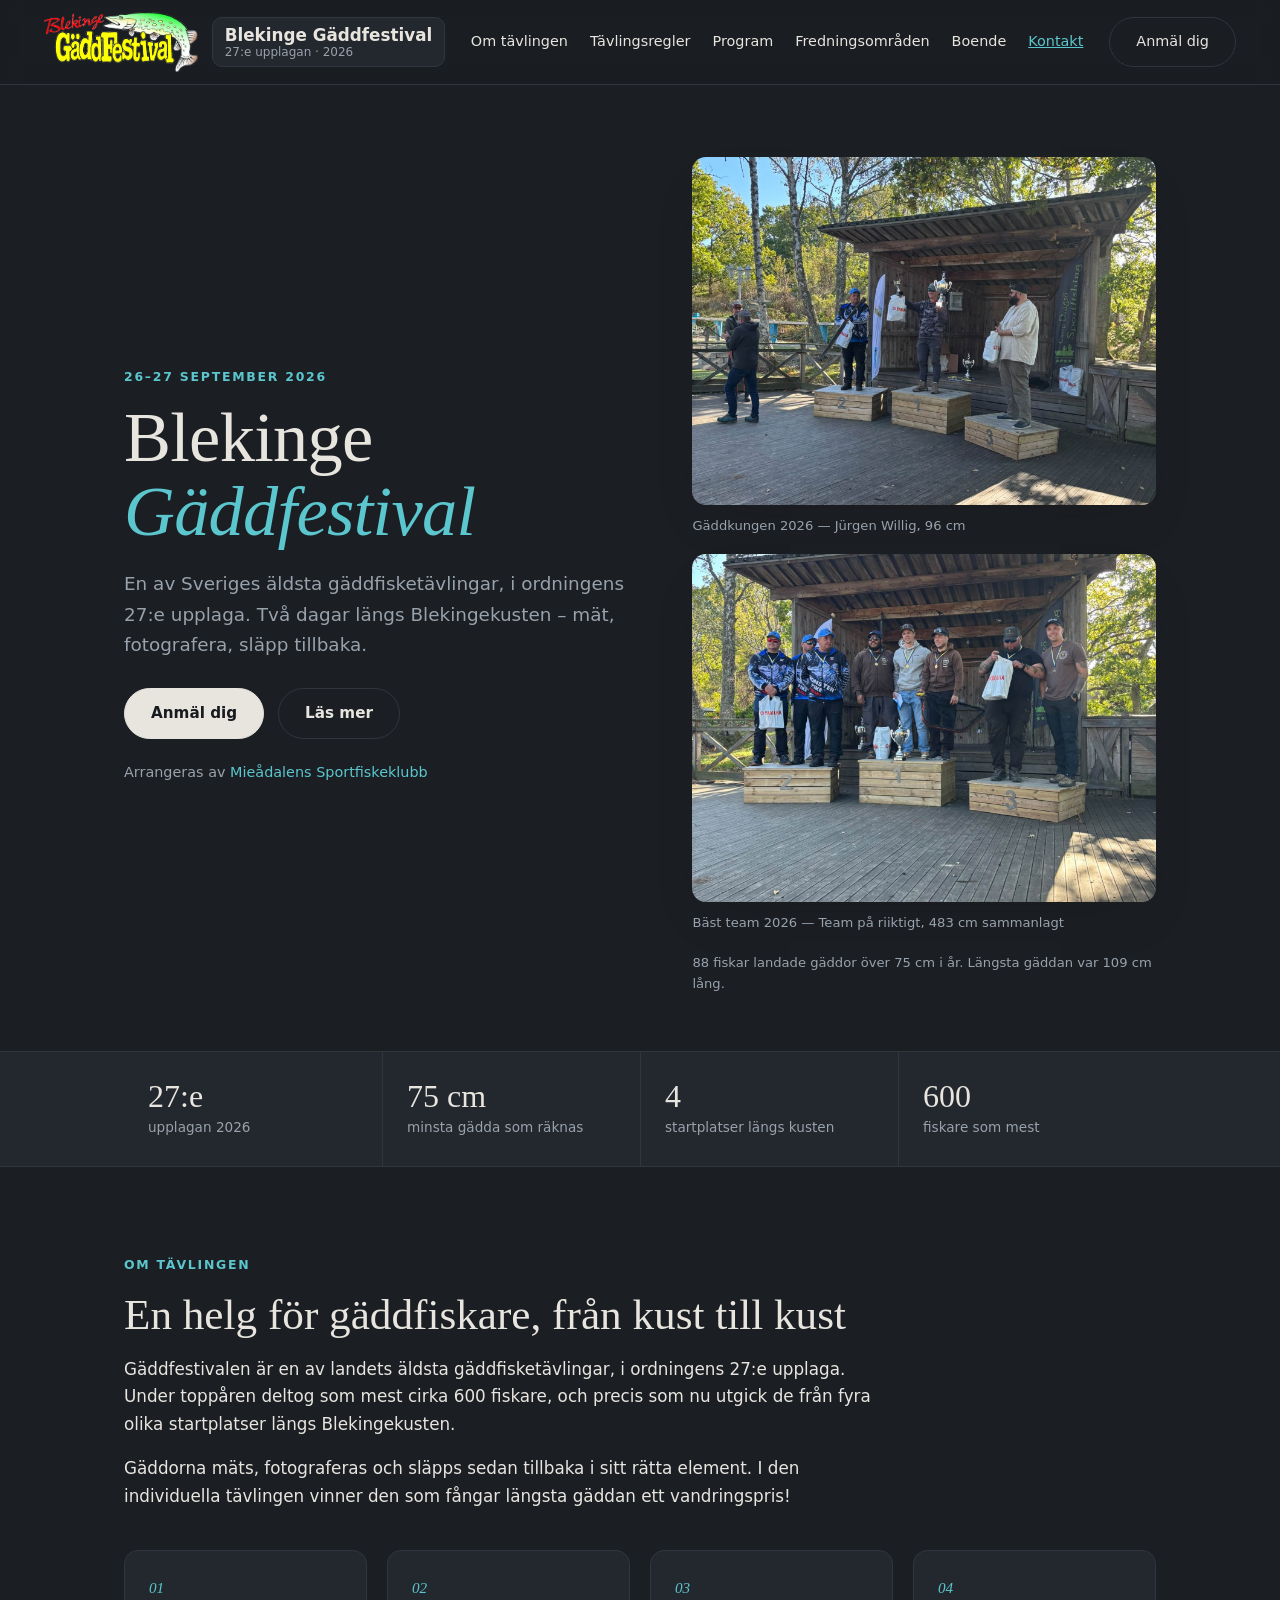
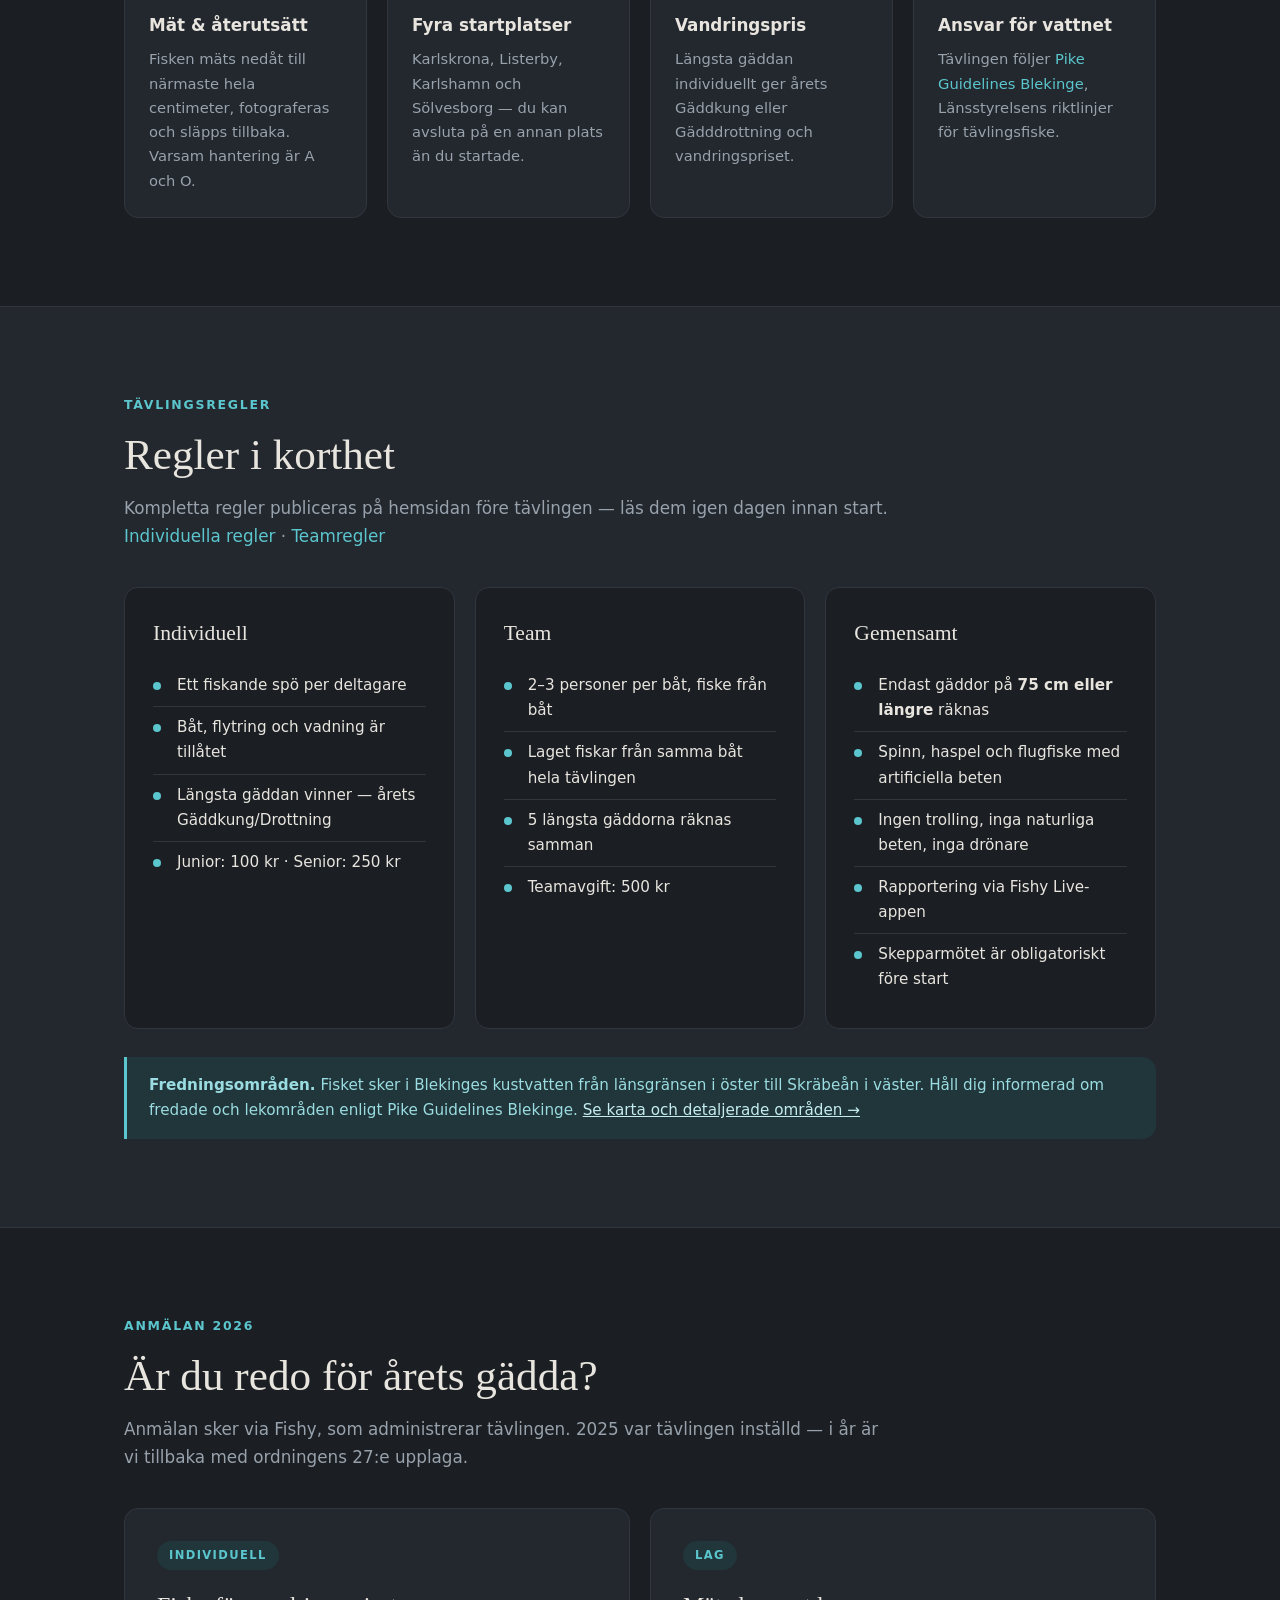
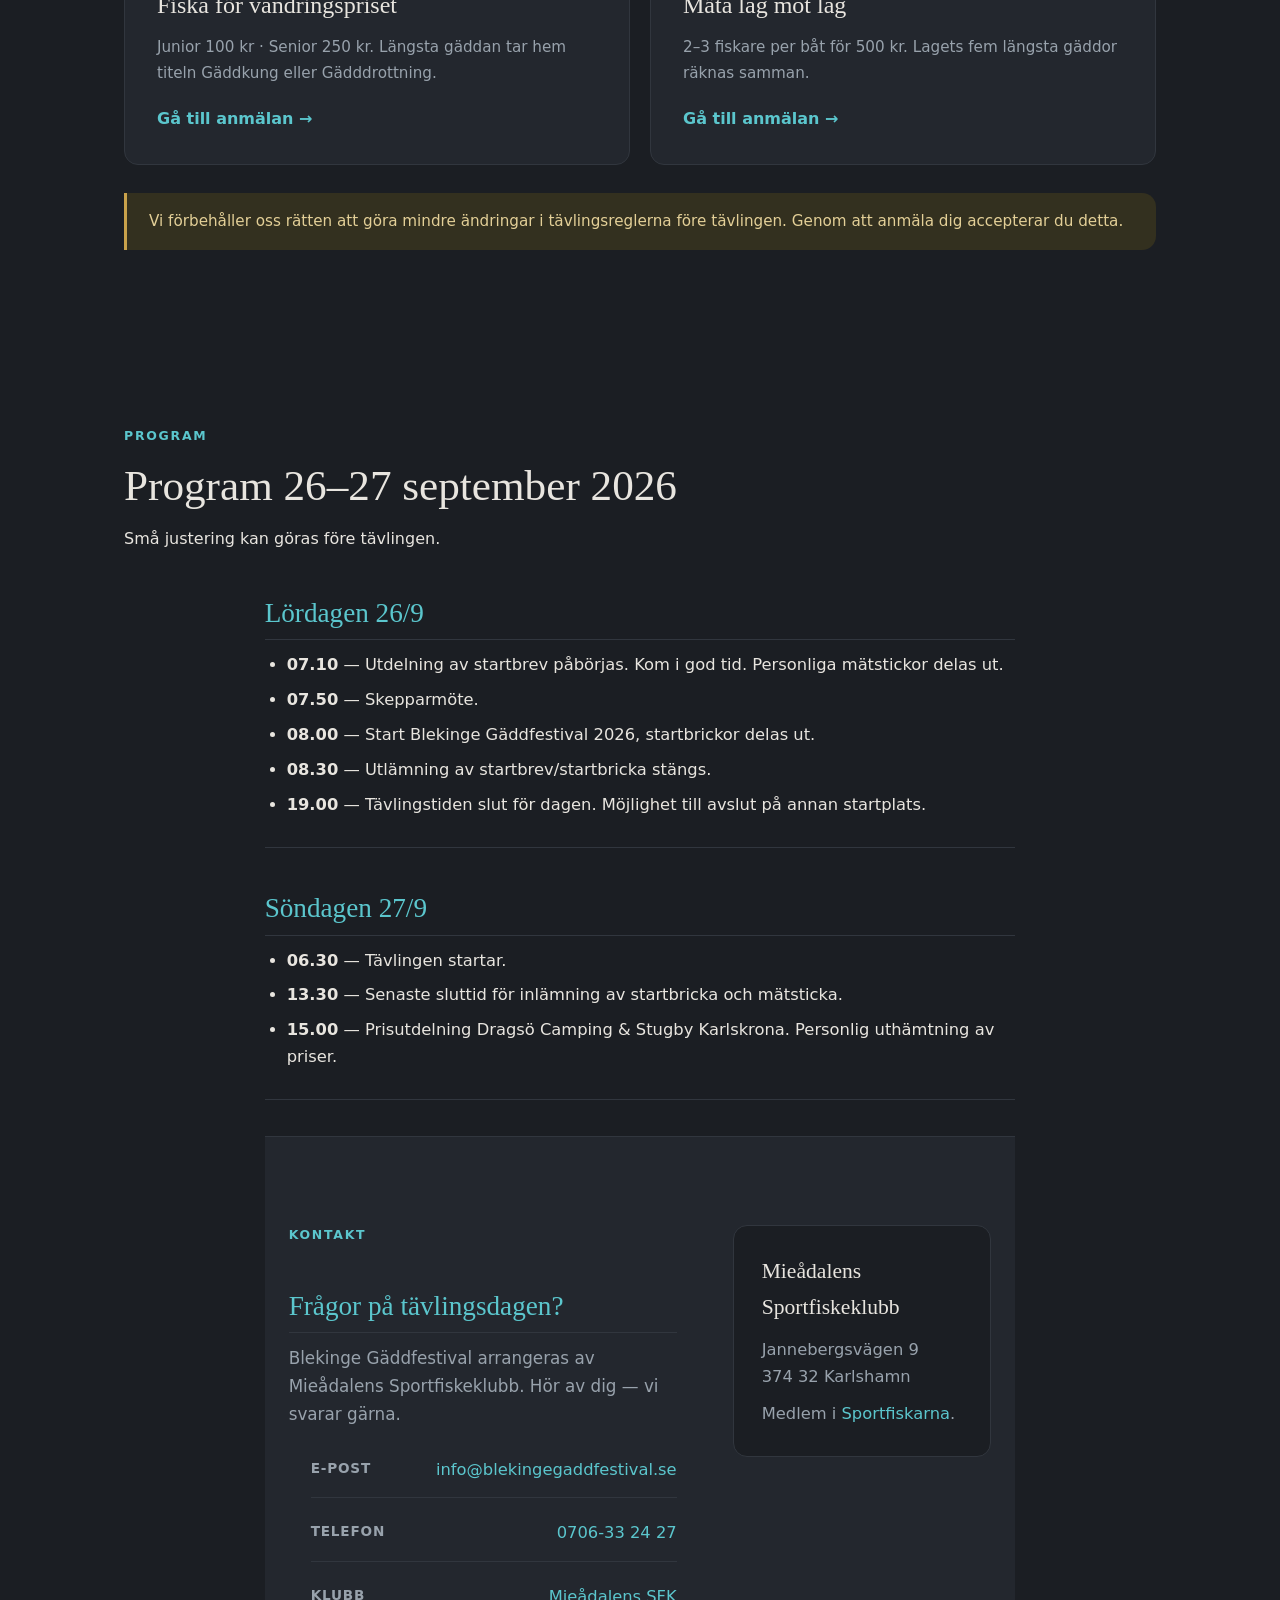
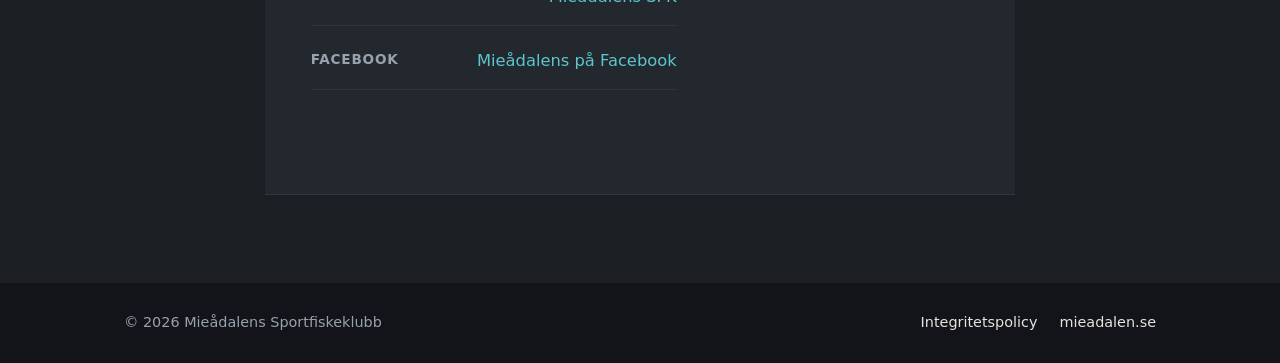
==== commit f8f8faa7: "replaced winners for 2026" ====
--- a/index.html
+++ b/index.html
@@ -53,10 +53,18 @@
           <p class="hero-note">Arrangeras av <a href="https://www.mieadalen.se" target="_blank"
               rel="noopener">Mieådalens Sportfiskeklubb</a></p>
         </div>
-        <figure class="hero-figure">
-          <img src="img/hero-individuellt.jpg" alt="Vinnarna av Blekinge Gäddfestival 2024">
-          <figcaption>Prispallen 2024 — längsta gädda 103 cm</figcaption>
-        </figure>
+        <div class="hero-media">
+          <figure class="hero-figure">
+            <img src="img/individuell2026.jpg" alt="Gäddkungen 2026, Jürgen Willig med sin gädda på 96 cm">
+            <figcaption>Gäddkungen 2026 — Jürgen Willig, 96 cm</figcaption>
+          </figure>
+          <figure class="hero-figure">
+            <img src="img/team2026.jpg" alt="Det segervinnande laget 2026, Team på riiktigt">
+            <figcaption>Bäst team 2026 — Team på riiktigt, 483 cm sammanlagt</figcaption>
+          </figure>
+          <p class="hero-media-note">88 fiskar landade gäddor över 75 cm i år. Längsta gäddan var 109
+            cm lång.</p>
+        </div>
       </div>
     </section>
 
--- a/css/styles.css
+++ b/css/styles.css
@@ -273,6 +273,21 @@
   font-size: 0.82rem;
   color: var(--muted);
   text-align: right;
+}
+
+.hero-media {
+  display: grid;
+  gap: 18px;
+}
+
+.hero-media .hero-figure figcaption {
+  text-align: left;
+}
+
+.hero-media-note {
+  margin: 0;
+  font-size: 0.82rem;
+  color: var(--muted);
 }
 
 /* ---------- Stats ---------- */
